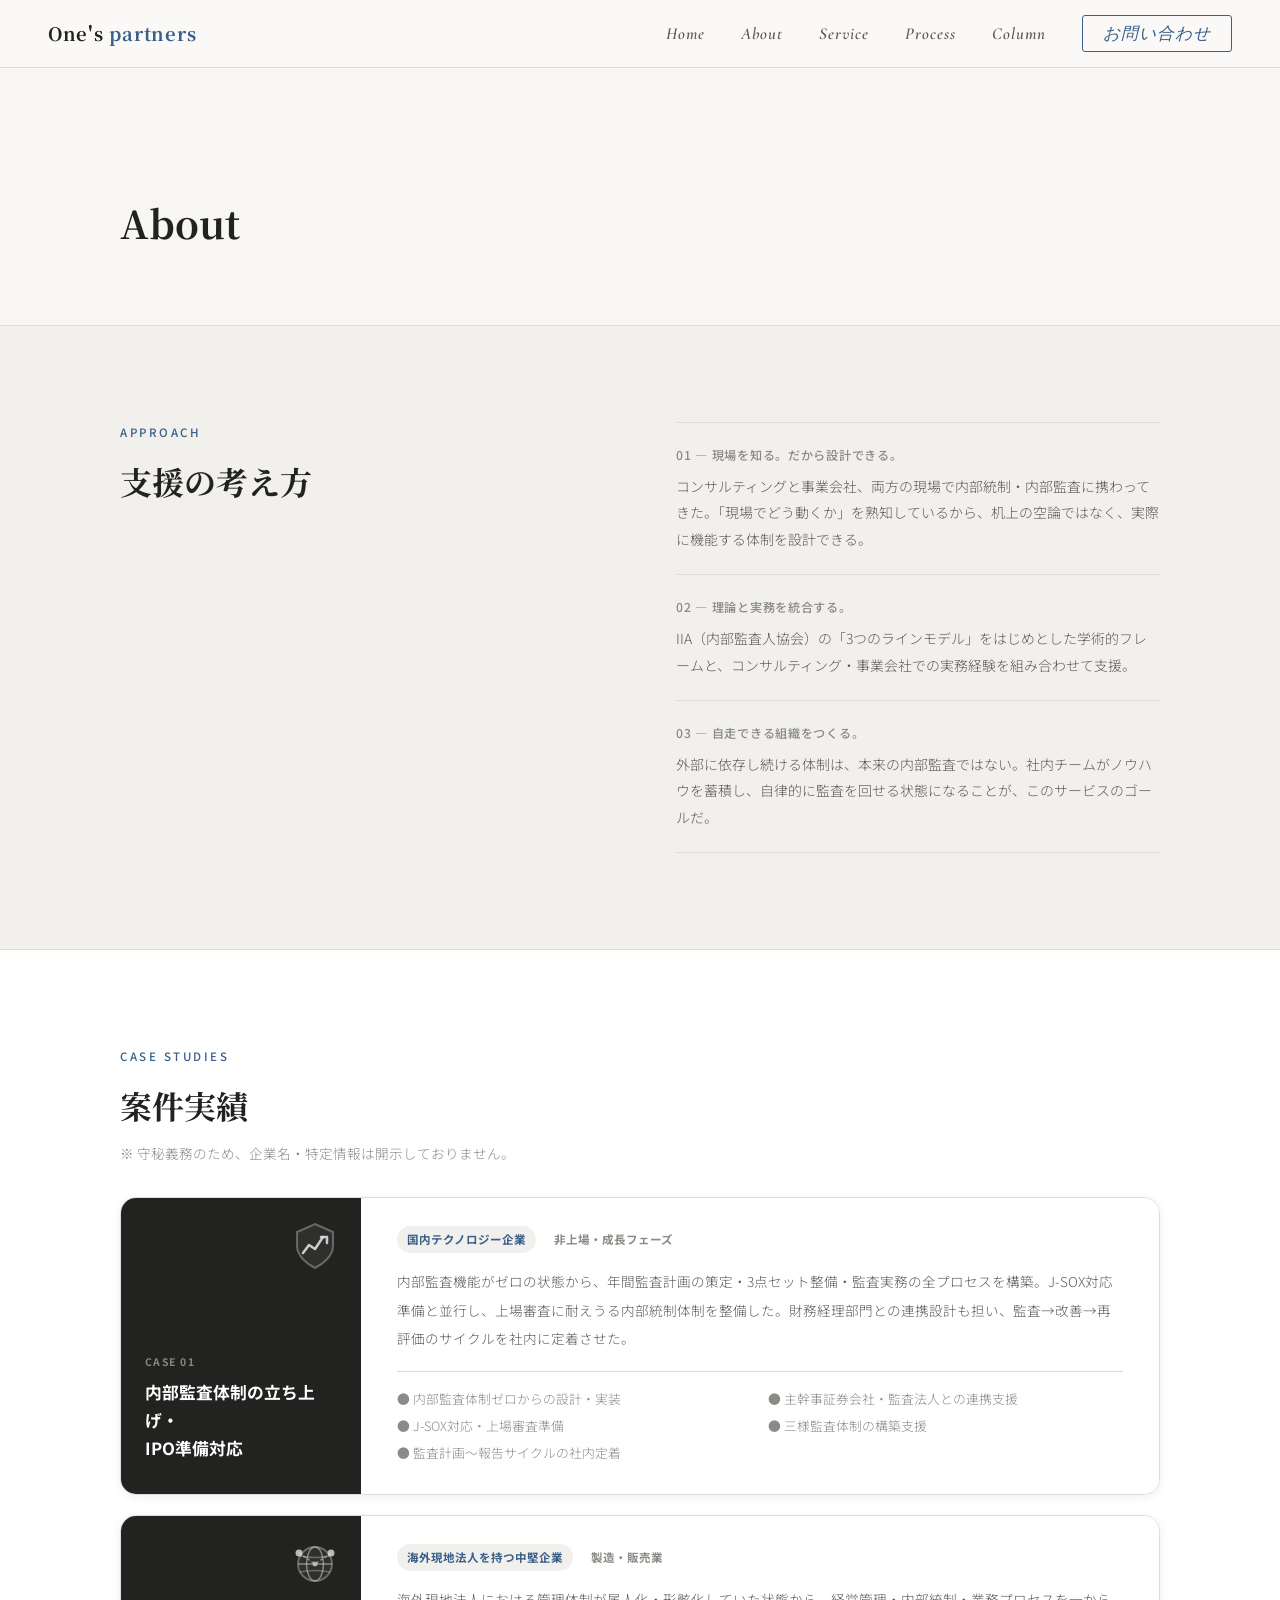
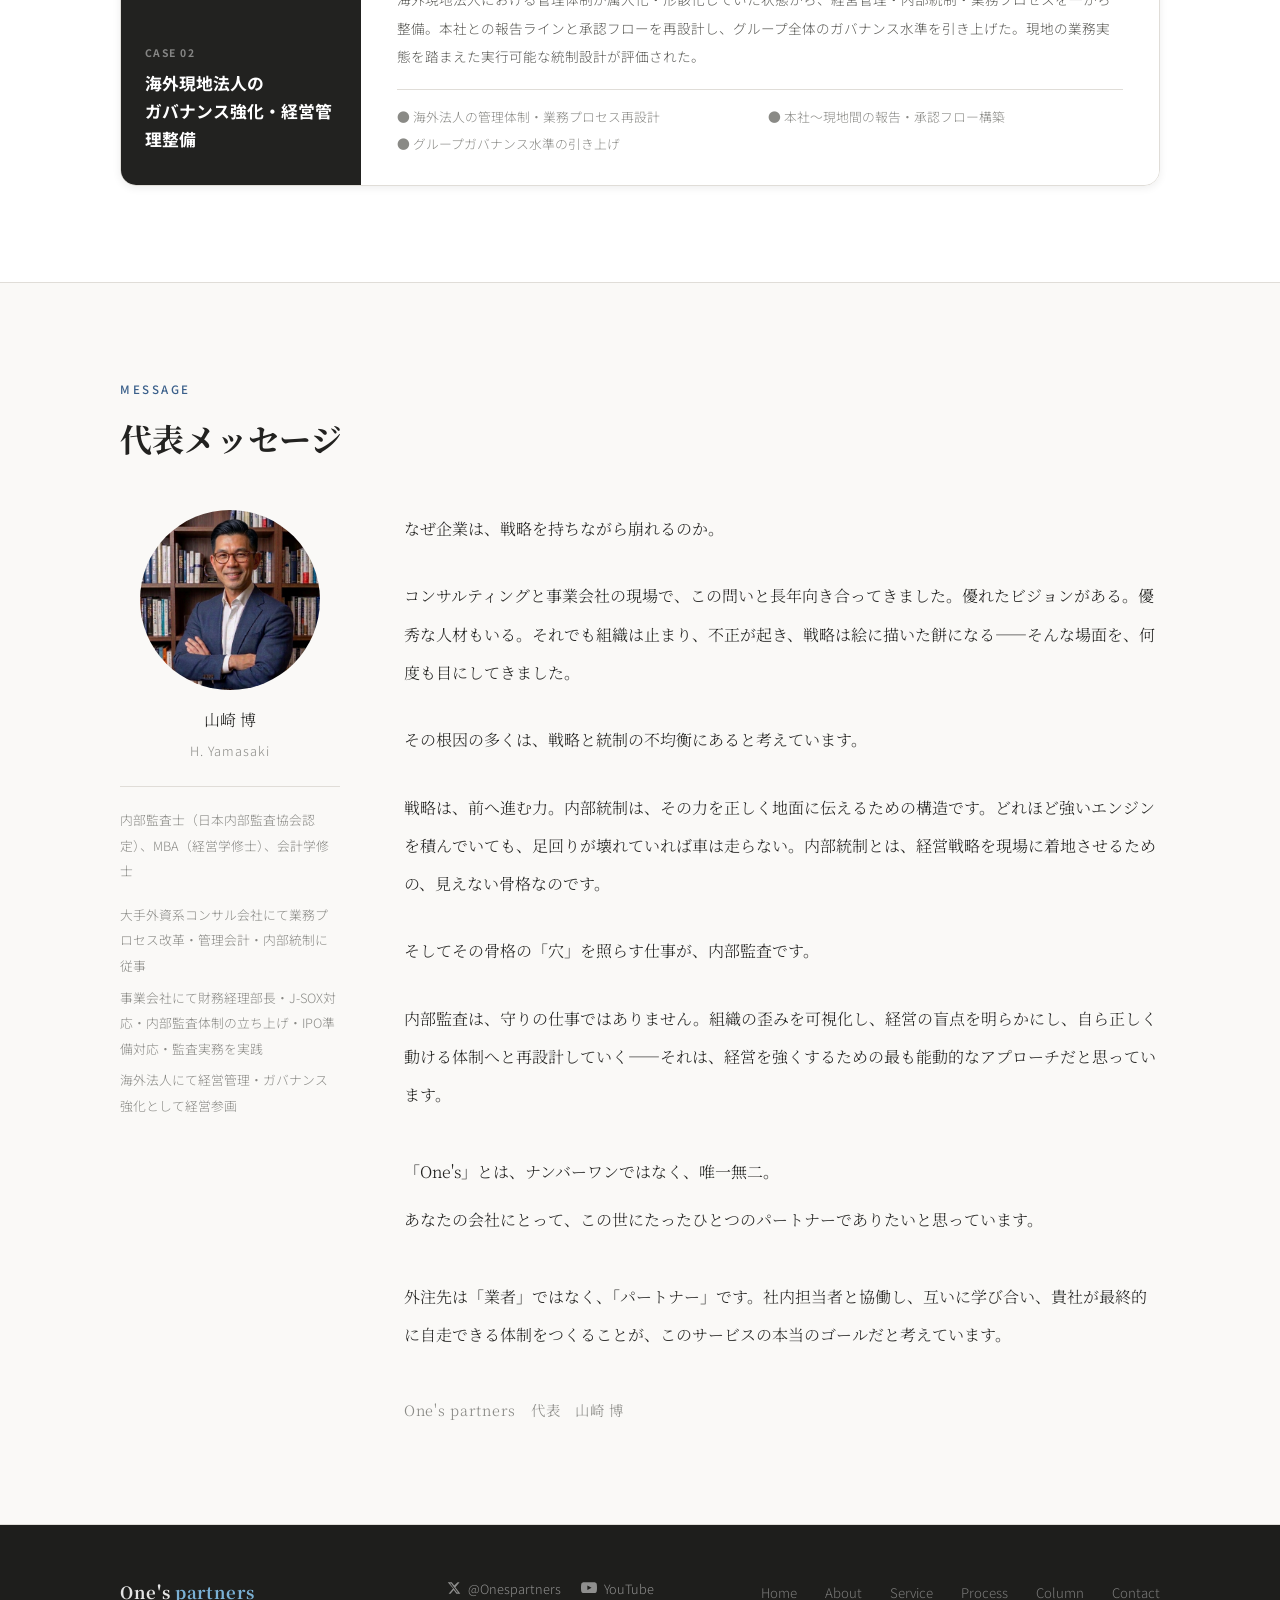
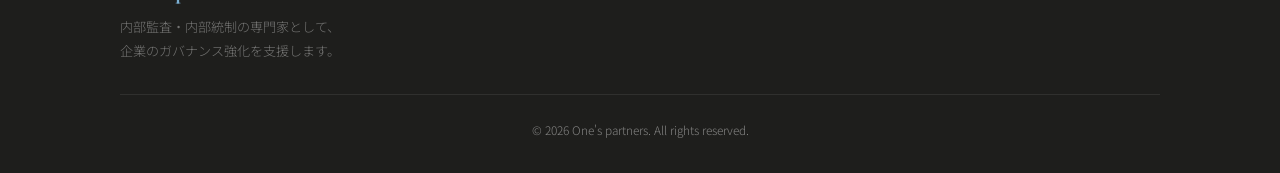
==== about.html @ 157f97b9 "フッターSNSリンク追加・各種レイアウト改善 - 全ページフッターにX・YouTubeリンクを中央配置で追加 - about: 案件実績を横長カード型に再設計、挿絵SVG追加 - about: Cas" ====
<!DOCTYPE html>
<html lang="ja">
<head>
  <meta charset="UTF-8">
  <meta name="viewport" content="width=device-width, initial-scale=1.0">
  <title>About | One's partners</title>
  <meta name="description" content="山崎博（H.Yamasaki）のプロフィール。会計大学院×MBA×内部監査士、J-SOX内部監査・内部統制専門コンサルタント。">
  <link rel="stylesheet" href="css/style.css">
</head>
<body>

<nav>
  <a href="index.html" class="nav-logo">One's<span> partners</span></a>
  <ul class="nav-links">
    <li><a href="index.html">Home</a></li>
    <li><a href="about.html">About</a></li>
    <li><a href="service.html">Service</a></li>
    <li><a href="process.html">Process</a></li>
    <li><a href="column.html">Column</a></li>
    <li><a href="contact.html" class="nav-cta">お問い合わせ</a></li>
  </ul>
</nav>

<div class="page-hero" style="background-image:url('https://images.unsplash.com/photo-1517502884422-41eaead166d4?auto=format&fit=crop&w=1600&q=80'); background-size:cover; background-position:center; position:relative; overflow:hidden;">
  <div style="position:absolute; inset:0; background:rgba(250,249,247,0.75); z-index:0; pointer-events:none;"></div>
  <div class="page-hero-inner" style="position:relative; z-index:1;">
    <h1 class="page-hero-title">About</h1>
  </div>
</div>

<!-- PHILOSOPHY -->
<div class="philosophy-section">
  <div class="philosophy-inner">
    <div>
      <p class="section-eyebrow">Approach</p>
      <h2 class="section-title">支援の考え方</h2>
    </div>
    <div class="philosophy-points">
      <div class="philosophy-point fade-up d-1">
        <p class="pp-num">01 — 現場を知る。だから設計できる。</p>
        <p class="pp-text">コンサルティングと事業会社、両方の現場で内部統制・内部監査に携わってきた。「現場でどう動くか」を熟知しているから、机上の空論ではなく、実際に機能する体制を設計できる。</p>
      </div>
      <div class="philosophy-point fade-up d-2">
        <p class="pp-num">02 — 理論と実務を統合する。</p>
        <p class="pp-text">IIA（内部監査人協会）の「3つのラインモデル」をはじめとした学術的フレームと、コンサルティング・事業会社での実務経験を組み合わせて支援。</p>
      </div>
      <div class="philosophy-point fade-up d-3">
        <p class="pp-num">03 — 自走できる組織をつくる。</p>
        <p class="pp-text">外部に依存し続ける体制は、本来の内部監査ではない。社内チームがノウハウを蓄積し、自律的に監査を回せる状態になることが、このサービスのゴールだ。</p>
      </div>
    </div>
  </div>
</div>

<!-- 支援実績 -->
<section style="background:#fff; border-top:1px solid var(--border);">
  <div class="section-inner">
    <p class="section-eyebrow">Case Studies</p>
    <h2 class="section-title" style="margin-bottom:12px;">案件実績</h2>
    <p style="font-size:0.85rem; color:var(--text-light); margin-bottom:32px;">※ 守秘義務のため、企業名・特定情報は開示しておりません。</p>
    <div style="display:flex; flex-direction:column; gap:20px;">

      <!-- Case 1 -->
      <div style="border:1px solid var(--border); border-radius:16px; overflow:hidden; box-shadow:var(--shadow-sm); display:grid; grid-template-columns:240px 1fr;">
        <div style="background:var(--navy); padding:32px 24px; position:relative; display:flex; flex-direction:column; justify-content:flex-end; min-height:180px;">
          <svg style="position:absolute; top:20px; right:18px; opacity:0.85;" width="56" height="56" viewBox="0 0 56 56" fill="none" xmlns="http://www.w3.org/2000/svg">
            <path d="M28 6 L46 14 L46 28 C46 38 36 46 28 50 C20 46 10 38 10 28 L10 14 Z" stroke="rgba(255,255,255,0.35)" stroke-width="2" fill="rgba(255,255,255,0.07)"/>
            <polyline points="16,35 22,27 28,31 36,19" stroke="rgba(255,255,255,0.9)" stroke-width="2.5" fill="none" stroke-linecap="round" stroke-linejoin="round"/>
            <polyline points="34,19 40,19 40,25" stroke="rgba(255,255,255,0.9)" stroke-width="2.5" fill="none" stroke-linecap="round" stroke-linejoin="round"/>
          </svg>
          <p style="font-size:0.65rem; font-weight:700; letter-spacing:0.14em; color:rgba(255,255,255,0.45); margin-bottom:8px;">CASE 01</p>
          <p style="font-size:1.05rem; font-weight:700; color:#fff; line-height:1.65;">内部監査体制の立ち上げ・<br>IPO準備対応</p>
        </div>
        <div style="padding:28px 36px; background:#fff;">
          <div style="display:flex; gap:8px; flex-wrap:wrap; margin-bottom:14px;">
            <span style="font-size:0.72rem; font-weight:700; color:var(--blue); background:var(--bg-blue); padding:3px 10px; border-radius:20px;">国内テクノロジー企業</span>
            <span style="font-size:0.72rem; font-weight:700; color:var(--text-light); background:var(--bg-gray); padding:3px 10px; border-radius:20px;">非上場・成長フェーズ</span>
          </div>
          <p style="font-size:0.85rem; color:var(--text-mid); line-height:2.1; margin-bottom:18px;">内部監査機能がゼロの状態から、年間監査計画の策定・3点セット整備・監査実務の全プロセスを構築。J-SOX対応準備と並行し、上場審査に耐えうる内部統制体制を整備した。財務経理部門との連携設計も担い、監査→改善→再評価のサイクルを社内に定着させた。</p>
          <div style="border-top:1px solid var(--border); padding-top:14px; display:grid; grid-template-columns:1fr 1fr; gap:0 16px; font-size:0.8rem; color:var(--text-light); line-height:2.1;">
            <p>● 内部監査体制ゼロからの設計・実装</p>
            <p>● 主幹事証券会社・監査法人との連携支援</p>
            <p>● J-SOX対応・上場審査準備</p>
            <p>● 三様監査体制の構築支援</p>
            <p>● 監査計画〜報告サイクルの社内定着</p>
          </div>
        </div>
      </div>

      <!-- Case 2 -->
      <div style="border:1px solid var(--border); border-radius:16px; overflow:hidden; box-shadow:var(--shadow-sm); display:grid; grid-template-columns:240px 1fr;">
        <div style="background:var(--navy); padding:32px 24px; position:relative; display:flex; flex-direction:column; justify-content:flex-end; min-height:180px;">
          <svg style="position:absolute; top:20px; right:18px; opacity:0.85;" width="56" height="56" viewBox="0 0 56 56" fill="none" xmlns="http://www.w3.org/2000/svg">
            <circle cx="28" cy="28" r="17" stroke="rgba(255,255,255,0.35)" stroke-width="2" fill="rgba(255,255,255,0.07)"/>
            <ellipse cx="28" cy="28" rx="8.5" ry="17" stroke="rgba(255,255,255,0.5)" stroke-width="1.5" fill="none"/>
            <line x1="11" y1="28" x2="45" y2="28" stroke="rgba(255,255,255,0.5)" stroke-width="1.5"/>
            <path d="M13 20 Q28 23 43 20" stroke="rgba(255,255,255,0.35)" stroke-width="1.5" fill="none"/>
            <path d="M13 36 Q28 33 43 36" stroke="rgba(255,255,255,0.35)" stroke-width="1.5" fill="none"/>
            <circle cx="12" cy="17" r="3.5" fill="rgba(255,255,255,0.8)"/>
            <circle cx="44" cy="17" r="3.5" fill="rgba(255,255,255,0.8)"/>
            <line x1="12" y1="17" x2="28" y2="28" stroke="rgba(255,255,255,0.5)" stroke-width="1.5" stroke-dasharray="3,2"/>
            <line x1="44" y1="17" x2="28" y2="28" stroke="rgba(255,255,255,0.5)" stroke-width="1.5" stroke-dasharray="3,2"/>
            <circle cx="28" cy="28" r="2.5" fill="rgba(255,255,255,0.7)"/>
          </svg>
          <p style="font-size:0.65rem; font-weight:700; letter-spacing:0.14em; color:rgba(255,255,255,0.45); margin-bottom:8px;">CASE 02</p>
          <p style="font-size:1.05rem; font-weight:700; color:#fff; line-height:1.65;">海外現地法人の<br>ガバナンス強化・経営管理整備</p>
        </div>
        <div style="padding:28px 36px; background:#fff;">
          <div style="display:flex; gap:8px; flex-wrap:wrap; margin-bottom:14px;">
            <span style="font-size:0.72rem; font-weight:700; color:var(--blue); background:var(--bg-blue); padding:3px 10px; border-radius:20px;">海外現地法人を持つ中堅企業</span>
            <span style="font-size:0.72rem; font-weight:700; color:var(--text-light); background:var(--bg-gray); padding:3px 10px; border-radius:20px;">製造・販売業</span>
          </div>
          <p style="font-size:0.85rem; color:var(--text-mid); line-height:2.1; margin-bottom:18px;">海外現地法人における管理体制が属人化・形骸化していた状態から、経営管理・内部統制・業務プロセスを一から整備。本社との報告ラインと承認フローを再設計し、グループ全体のガバナンス水準を引き上げた。現地の業務実態を踏まえた実行可能な統制設計が評価された。</p>
          <div style="border-top:1px solid var(--border); padding-top:14px; display:grid; grid-template-columns:1fr 1fr; gap:0 16px; font-size:0.8rem; color:var(--text-light); line-height:2.1;">
            <p>● 海外法人の管理体制・業務プロセス再設計</p>
            <p>● 本社〜現地間の報告・承認フロー構築</p>
            <p>● グループガバナンス水準の引き上げ</p>
          </div>
        </div>
      </div>

    </div>
  </div>
</section>

<!-- FOUNDER MESSAGE -->
<section style="background:var(--bg-gray); border-top:1px solid var(--border); border-bottom:1px solid var(--border);">
  <div class="section-inner">
    <p class="section-eyebrow">Message</p>
    <h2 class="section-title" style="margin-bottom:48px;">代表メッセージ</h2>
    <div style="display:grid; grid-template-columns:220px 1fr; gap:64px; align-items:start;">
      <div style="text-align:center;">
        <div style="width:180px; height:180px; border-radius:50%; overflow:hidden; margin:0 auto 16px;">
          <img src="images/profile-photo.jpg" alt="山崎博" style="width:100%;height:100%;object-fit:cover;">
        </div>
        <p style="font-family:'Noto Serif JP',serif; font-size:1rem; color:var(--text); margin-bottom:4px;">山崎 博</p>
        <p style="font-size:0.8rem; color:var(--text-light); letter-spacing:0.08em; margin-bottom:24px;">H. Yamasaki</p>
        <div style="text-align:left; font-size:0.8rem; color:var(--text-light); line-height:2; border-top:1px solid var(--border); padding-top:20px;">
          <p style="margin-bottom:18px;">内部監査士（日本内部監査協会認定）、MBA（経営学修士）、会計学修士</p>
          <p style="margin-bottom:6px;">大手外資系コンサル会社にて業務プロセス改革・管理会計・内部統制に従事</p>
          <p style="margin-bottom:6px;">事業会社にて財務経理部長・J-SOX対応・内部監査体制の立ち上げ・IPO準備対応・監査実務を実践</p>
          <p>海外法人にて経営管理・ガバナンス強化として経営参画</p>
        </div>
      </div>
      <div style="font-family:'Noto Serif JP',serif; font-size:1rem; line-height:2.4; color:var(--text);">
        <p style="margin-bottom:1.8em;">なぜ企業は、戦略を持ちながら崩れるのか。</p>
        <p style="margin-bottom:1.8em;">コンサルティングと事業会社の現場で、この問いと長年向き合ってきました。優れたビジョンがある。優秀な人材もいる。それでも組織は止まり、不正が起き、戦略は絵に描いた餅になる——そんな場面を、何度も目にしてきました。</p>
        <p style="margin-bottom:1.8em;">その根因の多くは、戦略と統制の不均衡にあると考えています。</p>
        <p style="margin-bottom:1.8em;">戦略は、前へ進む力。内部統制は、その力を正しく地面に伝えるための構造です。どれほど強いエンジンを積んでいても、足回りが壊れていれば車は走らない。内部統制とは、経営戦略を現場に着地させるための、見えない骨格なのです。</p>
        <p style="margin-bottom:1.8em;">そしてその骨格の「穴」を照らす仕事が、内部監査です。</p>
        <p style="margin-bottom:2.4em;">内部監査は、守りの仕事ではありません。組織の歪みを可視化し、経営の盲点を明らかにし、自ら正しく動ける体制へと再設計していく——それは、経営を強くするための最も能動的なアプローチだと思っています。</p>
        <p style="margin-bottom:0.6em;">「One's」とは、ナンバーワンではなく、唯一無二。</p>
        <p style="margin-bottom:2.4em;">あなたの会社にとって、この世にたったひとつのパートナーでありたいと思っています。</p>
        <p style="margin-bottom:2.4em;">外注先は「業者」ではなく、「パートナー」です。社内担当者と協働し、互いに学び合い、貴社が最終的に自走できる体制をつくることが、このサービスの本当のゴールだと考えています。</p>
        <p style="font-size:0.9rem; color:var(--text-light); letter-spacing:0.05em;">One's partners　代表　山崎 博</p>
      </div>
    </div>
  </div>
</section>

<footer>
  <div class="footer-inner">
    <div class="footer-top">
      <div>
        <a href="index.html" class="footer-logo">One's<span> partners</span></a>
        <p class="footer-desc">内部監査・内部統制の専門家として、<br>企業のガバナンス強化を支援します。</p>
      </div>
      <div style="flex:1; display:flex; justify-content:center; align-items:center; gap:20px;">
        <a href="https://x.com/Onespartners" target="_blank" rel="noopener" style="display:inline-flex; align-items:center; gap:7px; font-size:0.8rem; color:rgba(255,255,255,0.5); text-decoration:none;">
          <svg width="14" height="14" viewBox="0 0 24 24" fill="currentColor"><path d="M18.244 2.25h3.308l-7.227 8.26 8.502 11.24H16.17l-4.714-6.231-5.401 6.231H2.746l7.73-8.835L1.254 2.25H8.08l4.261 5.636 5.903-5.636zm-1.161 17.52h1.833L7.084 4.126H5.117z"/></svg>
          @Onespartners
        </a>
        <a href="https://www.youtube.com/@Onespartners" target="_blank" rel="noopener" style="display:inline-flex; align-items:center; gap:7px; font-size:0.8rem; color:rgba(255,255,255,0.5); text-decoration:none;">
          <svg width="16" height="12" viewBox="0 0 24 17" fill="currentColor"><path d="M23.495 2.205a3.02 3.02 0 0 0-2.122-2.136C19.505 0 12 0 12 0S4.495 0 2.627.069a3.02 3.02 0 0 0-2.122 2.136C0 4.069 0 8.035 0 8.035s0 3.966.505 5.83a3.02 3.02 0 0 0 2.122 2.136C4.495 16.07 12 16.07 12 16.07s7.505 0 9.373-.07a3.02 3.02 0 0 0 2.122-2.136C24 12 24 8.035 24 8.035s0-3.966-.505-5.83zM9.545 11.44V4.63l6.272 3.405-6.272 3.404z"/></svg>
          YouTube
        </a>
      </div>
      <ul class="footer-nav">
        <li><a href="index.html">Home</a></li>
    <li><a href="about.html">About</a></li>
        <li><a href="service.html">Service</a></li>
        <li><a href="process.html">Process</a></li>
        <li><a href="column.html">Column</a></li>
        <li><a href="contact.html">Contact</a></li>
      </ul>
    </div>
    <p class="footer-copy">© 2026 One's partners. All rights reserved.</p>
  </div>
</footer>

<script>
(function(){
  if (!window.IntersectionObserver) {
    document.querySelectorAll('.fade-up').forEach(function(el){ el.classList.add('is-visible'); });
    return;
  }
  var io = new IntersectionObserver(function(entries){
    entries.forEach(function(entry){
      if (entry.isIntersecting) { entry.target.classList.add('is-visible'); io.unobserve(entry.target); }
    });
  }, { threshold: 0.1, rootMargin: '0px 0px -30px 0px' });
  document.querySelectorAll('.fade-up').forEach(function(el){ io.observe(el); });
})();
</script>
</body>
</html>
---- css/style.css ----
/* hy_labo — style.css v3 */
@import url('https://fonts.googleapis.com/css2?family=Noto+Sans+JP:wght@300;400;500;700&family=Noto+Serif+JP:wght@400;600;700&family=Cormorant+Garamond:ital,wght@1,500;1,600&display=swap');

:root {
  /* ── 新パレット ── */
  --accent:       #3a5f8a;
  --accent-dark:  #2a4568;
  --text:         #222220;
  --text-mid:     #5a5a56;
  --text-light:   #8a8a86;
  --bg:           #faf9f7;
  --bg-alt:       #f2f0ec;
  --bg-dark:      #1e1e1c;
  --border:       #e0ddd8;
  --shadow-sm:    0 2px 8px rgba(0,0,0,0.07);
  --shadow-md:    0 8px 28px rgba(0,0,0,0.10);
  --max:          1040px;

  /* ── HTML内インラインスタイルとの互換エイリアス ── */
  --blue:         #3a5f8a;
  --blue-dark:    #2a4568;
  --navy:         #222220;
  --navy-mid:     #5a5a56;
  --gold:         #8a6830;
  --bg-blue:      #f2f0ec;
  --shadow-lg:    0 12px 36px rgba(0,0,0,0.12);
  --radius:       4px;
}

*, *::before, *::after { margin: 0; padding: 0; box-sizing: border-box; }
html { scroll-behavior: smooth; }

body {
  font-family: 'Noto Sans JP', sans-serif;
  font-weight: 300;
  color: var(--text);
  background: var(--bg);
  line-height: 1.8;
  overflow-x: hidden;
}

/* ══ TOP BAR ═══════════════════════════════════════ */
.topbar {
  position: fixed;
  top: 68px;
  left: 0;
  right: 0;
  z-index: 199;
  background: #f5ede0;
  border-bottom: 1px solid #e4d8c8;
  padding: 0 48px;
  height: 44px;
  display: flex;
  align-items: center;
  justify-content: flex-end;
  font-size: 0.82rem;
}

.topbar-brand {
  font-family: 'Noto Serif JP', serif;
  font-weight: 600;
  color: #5a4a38;
  letter-spacing: 0.04em;
}

.topbar-right {
  display: flex;
  align-items: center;
  gap: 20px;
}

.topbar-badge {
  font-size: 0.75rem;
  font-weight: 500;
  color: var(--accent);
  background: rgba(58,95,138,0.08);
  padding: 3px 10px;
  border-radius: 2px;
}

.topbar-link {
  font-size: 0.78rem;
  color: #5a4a38;
  text-decoration: none;
  font-weight: 500;
  transition: color 0.2s;
}

.topbar-link:hover { color: var(--accent); }

/* ══ NAV ══════════════════════════════════════════ */
nav {
  position: fixed;
  top: 0;
  left: 0; right: 0;
  height: 68px;
  display: flex;
  align-items: center;
  justify-content: space-between;
  padding: 0 48px;
  background: rgba(250,249,247,0.97);
  backdrop-filter: blur(6px);
  border-bottom: 1px solid var(--border);
  z-index: 200;
}

.nav-logo {
  font-family: 'Noto Serif JP', serif;
  font-weight: 700;
  font-size: 1.15rem;
  color: var(--text);
  text-decoration: none;
  letter-spacing: 0.04em;
}

.nav-logo span { color: var(--accent); }

.nav-links {
  display: flex;
  align-items: center;
  gap: 36px;
  list-style: none;
}

.nav-links a {
  text-decoration: none;
  font-family: 'Cormorant Garamond', serif;
  font-style: italic;
  font-size: 1.05rem;
  font-weight: 600;
  color: var(--text-mid);
  letter-spacing: 0.06em;
  transition: color 0.2s;
}

.nav-links a:hover { color: var(--text); }

.nav-cta {
  color: var(--accent) !important;
  border: 1px solid var(--accent) !important;
  padding: 7px 20px !important;
  border-radius: 3px !important;
  font-weight: 500 !important;
  transition: all 0.2s !important;
}

.nav-cta:hover {
  background: var(--accent) !important;
  color: #fff !important;
}

/* ══ HERO ══════════════════════════════════════════ */
.hero {
  min-height: 90vh;
  padding-top: 112px; /* 44px topbar + 68px nav */
  display: flex;
  align-items: center;
  position: relative;
  overflow: hidden;
}

.hero::before { display: none; }

/* ── Slider ── */
.hero-slider {
  position: absolute;
  inset: 0;
  z-index: 0;
}

.hero-slide {
  position: absolute;
  inset: 0;
  background-size: cover;
  background-position: center;
  transform: translateX(100%);
  transition: transform 1s cubic-bezier(0.77, 0, 0.175, 1);
  will-change: transform;
}

.hero-slide.active { transform: translateX(0); }
.hero-slide.prev   { transform: translateX(-100%); }

.hero-overlay {
  position: absolute;
  inset: 0;
  background: linear-gradient(to bottom right, rgba(16,24,38,0.64) 0%, rgba(16,24,38,0.44) 100%);
  z-index: 1;
  pointer-events: none;
}

.hero-dots {
  position: absolute;
  bottom: 28px;
  left: 50%;
  transform: translateX(-50%);
  display: flex;
  gap: 10px;
  z-index: 3;
}

.hero-dot {
  width: 6px;
  height: 6px;
  border-radius: 50%;
  background: rgba(255,255,255,0.35);
  cursor: pointer;
  transition: background 0.3s, transform 0.3s;
}

.hero-dot.active {
  background: rgba(255,255,255,0.9);
  transform: scale(1.4);
}

.hero-grid {
  position: relative;
  z-index: 2;
  max-width: var(--max);
  margin: 0 auto;
  padding: 100px 48px;
  width: 100%;
  display: block;
}

.hero-visual { display: none; }

.hero-eyebrow {
  font-size: 0.75rem;
  font-weight: 500;
  letter-spacing: 0.22em;
  color: rgba(255,255,255,0.68);
  text-transform: uppercase;
  margin-bottom: 20px;
  display: block;
}

.hero-eyebrow::before { display: none; }

.hero-title {
  font-family: 'Noto Serif JP', serif;
  font-size: clamp(2rem, 4vw, 3.2rem);
  font-weight: 700;
  line-height: 1.5;
  color: #fff;
  margin-bottom: 24px;
}

.hero-title .accent { color: rgba(255,255,255,0.85); }

.hero-desc {
  font-size: 1rem;
  color: rgba(255,255,255,0.78);
  line-height: 2;
  margin-bottom: 44px;
  max-width: 500px;
}

.btn-primary {
  display: inline-block;
  padding: 13px 34px;
  background: var(--accent);
  color: #fff;
  text-decoration: none;
  font-size: 0.9rem;
  font-weight: 500;
  border-radius: 3px;
  letter-spacing: 0.06em;
  transition: background 0.2s;
  box-shadow: none;
}

.btn-primary:hover {
  background: var(--accent-dark);
  transform: none;
  box-shadow: none;
}

.btn-secondary {
  display: inline-block;
  padding: 13px 34px;
  background: transparent;
  color: rgba(255,255,255,0.88);
  text-decoration: none;
  font-size: 0.9rem;
  font-weight: 400;
  border-radius: 3px;
  letter-spacing: 0.06em;
  border: 1px solid rgba(255,255,255,0.55);
  margin-left: 14px;
  transition: all 0.2s;
}

.btn-secondary:hover {
  border-color: rgba(255,255,255,0.88);
  background: rgba(255,255,255,0.08);
  color: #fff;
}

/* ══ SECTION BASE ══════════════════════════════════ */
section { padding: 96px 48px; }

.section-inner {
  max-width: var(--max);
  margin: 0 auto;
}

.section-eyebrow {
  font-size: 0.72rem;
  font-weight: 500;
  letter-spacing: 0.22em;
  color: var(--accent);
  text-transform: uppercase;
  margin-bottom: 14px;
  display: block;
}

.section-eyebrow::before { display: none; }

.section-label {
  font-size: 0.72rem;
  font-weight: 500;
  letter-spacing: 0.22em;
  color: var(--accent);
  text-transform: uppercase;
}

.section-title {
  font-family: 'Noto Serif JP', serif;
  font-size: clamp(1.55rem, 2.5vw, 2.2rem);
  font-weight: 700;
  color: var(--text);
  margin-bottom: 18px;
  line-height: 1.5;
}

.section-lead {
  font-size: 0.95rem;
  color: var(--text-mid);
  line-height: 2;
  max-width: 580px;
  margin-bottom: 52px;
}

/* ══ SERVICE CARDS ═════════════════════════════════ */
.service-grid {
  display: grid;
  grid-template-columns: repeat(3, 1fr);
  gap: 20px;
}

/* 3カラムでは4枚目が溢れるため2+2配置 */
@media (min-width: 961px) {
  .service-grid { grid-template-columns: repeat(2, 1fr); }
}

.service-card {
  background: #fff;
  border: 1px solid var(--border);
  border-radius: 2px;
  padding: 32px 28px;
  box-shadow: none;
  transition: box-shadow 0.2s;
  position: relative;
  overflow: hidden;
}

.service-card::before { display: none; }

.service-card:hover {
  box-shadow: var(--shadow-md);
  transform: none;
  border-color: var(--border);
}

.service-icon {
  width: 44px;
  height: 44px;
  background: var(--bg-alt);
  border-radius: 4px;
  display: flex;
  align-items: center;
  justify-content: center;
  margin-bottom: 18px;
  font-size: 1.3rem;
}

.service-num {
  font-size: 0.7rem;
  font-weight: 500;
  letter-spacing: 0.14em;
  color: var(--accent);
  text-transform: uppercase;
  margin-bottom: 6px;
  display: block;
  font-family: inherit;
}

.service-name {
  font-family: 'Noto Serif JP', serif;
  font-size: 1.08rem;
  font-weight: 700;
  color: var(--text);
  margin-bottom: 5px;
  line-height: 1.55;
}

.service-sub {
  font-size: 0.76rem;
  color: var(--text-light);
  margin-bottom: 14px;
}

.service-desc {
  font-size: 0.87rem;
  color: var(--text-mid);
  line-height: 1.9;
  border-top: 1px solid var(--border);
  padding-top: 14px;
  margin-top: 6px;
}

.service-price {
  display: inline-block;
  margin-top: 14px;
  font-size: 0.8rem;
  font-weight: 500;
  color: var(--accent);
  background: var(--bg-alt);
  padding: 4px 12px;
  border-radius: 2px;
}

.service-coming {
  opacity: 0.4;
  pointer-events: none;
}

/* ══ SERVICE BOXES (大型カラーボタン) ══════════════ */
.svc-section { padding: 80px 48px; background: var(--bg); }

.svc-boxes {
  display: grid;
  grid-template-columns: repeat(4, 1fr);
  gap: 4px;
}

.svc-box {
  background: var(--accent);
  color: #fff;
  text-decoration: none;
  padding: 40px 20px;
  text-align: center;
  display: flex;
  flex-direction: column;
  align-items: center;
  gap: 12px;
  min-height: 180px;
  justify-content: center;
  transition: background 0.2s, transform 0.15s;
}

.svc-box:hover {
  background: var(--accent-dark);
  transform: translateY(-2px);
}

.svc-box--main {
  background: #2a4568; /* より濃いアクセント、主力サービス強調 */
}

.svc-box--main:hover { background: #1e3256; }

.svc-box-num {
  font-size: 0.68rem;
  letter-spacing: 0.18em;
  opacity: 0.65;
  font-family: inherit;
}

.svc-box-name {
  font-family: 'Noto Serif JP', serif;
  font-size: 1.05rem;
  font-weight: 700;
  line-height: 1.6;
}

.svc-box-price {
  font-size: 0.78rem;
  opacity: 0.72;
  margin-top: 2px;
}

/* ══ HORROR / PAIN POINTS ══════════════════════════ */
.horror-section {
  padding: 96px 48px;
  background: #ede9e2;
  position: relative;
}

.horror-title {
  font-family: 'Noto Serif JP', serif;
  font-size: clamp(1.55rem, 2.8vw, 2.2rem);
  font-weight: 700;
  color: var(--text);
  margin-bottom: 44px;
  line-height: 1.6;
}

.horror-list {
  max-width: 680px;
  margin: 0 auto 44px;
  display: grid;
  gap: 10px;
  text-align: left;
}

.horror-item {
  background: #fff;
  border: 1px solid #ddd9d2;
  padding: 16px 28px;
  font-size: 0.95rem;
  color: var(--text-mid);
  border-radius: 2px;
  line-height: 1.7;
}

.horror-cta-text {
  font-size: 0.95rem;
  color: var(--text-mid);
  margin-bottom: 28px;
  line-height: 2;
}

/* ══ PHILOSOPHY ════════════════════════════════════ */
.philosophy-section {
  background: var(--bg-alt);
  padding: 96px 48px;
  position: relative;
}

.philosophy-section::before { display: none; }

.philosophy-inner {
  max-width: var(--max);
  margin: 0 auto;
  display: grid;
  grid-template-columns: 1fr 1fr;
  gap: 72px;
  align-items: start;
}

.philosophy-quote {
  font-family: 'Noto Serif JP', serif;
  font-size: clamp(1.05rem, 1.6vw, 1.3rem);
  font-weight: 600;
  line-height: 2;
  color: var(--text);
}

.philosophy-author {
  font-size: 0.82rem;
  color: var(--text-light);
  margin-top: 20px;
  letter-spacing: 0.08em;
}

.philosophy-points { display: grid; gap: 0; }

.philosophy-point {
  background: transparent;
  border: none;
  border-top: 1px solid var(--border);
  border-radius: 0;
  padding: 22px 0;
  box-shadow: none;
  transition: none;
}

.philosophy-point:last-child {
  border-bottom: 1px solid var(--border);
}

.philosophy-point:hover { background: transparent; }

.pp-num {
  font-size: 0.76rem;
  font-weight: 500;
  color: var(--text-light);
  letter-spacing: 0.06em;
  margin-bottom: 6px;
  font-family: inherit;
}

.pp-text {
  font-size: 0.87rem;
  color: var(--text-mid);
  line-height: 1.9;
}

/* ══ ABOUT ═════════════════════════════════════════ */
.about-grid {
  display: grid;
  grid-template-columns: 1fr 2fr;
  gap: 64px;
  align-items: start;
}

.about-profile-card {
  background: var(--bg-alt);
  border-radius: 2px;
  padding: 32px 24px;
  box-shadow: none;
  text-align: center;
}

.about-avatar {
  width: 96px;
  height: 96px;
  border-radius: 50%;
  background: var(--border);
  margin: 0 auto 18px;
  display: flex;
  align-items: center;
  justify-content: center;
  overflow: hidden;
}

.about-name {
  font-family: 'Noto Serif JP', serif;
  font-size: 1.2rem;
  font-weight: 700;
  color: var(--text);
  margin-bottom: 4px;
}

.about-name-en {
  font-size: 0.8rem;
  color: var(--text-light);
  letter-spacing: 0.1em;
  margin-bottom: 18px;
  display: block;
  font-family: inherit;
}

.about-tags {
  display: flex;
  flex-wrap: wrap;
  gap: 6px;
  justify-content: center;
}

.about-tag {
  font-size: 0.72rem;
  color: var(--text-mid);
  background: #fff;
  padding: 3px 10px;
  border-radius: 2px;
  border: 1px solid var(--border);
  font-weight: 400;
}

.about-text {
  font-size: 0.93rem;
  color: var(--text-mid);
  line-height: 2.1;
  margin-bottom: 28px;
}

.about-career {
  background: var(--bg-alt);
  border-radius: 2px;
  overflow: hidden;
  box-shadow: none;
}

.career-item {
  display: grid;
  grid-template-columns: 140px 1fr;
  gap: 16px;
  padding: 13px 18px;
  border-bottom: 1px solid var(--border);
  font-size: 0.87rem;
  align-items: start;
}

.career-item:last-child { border-bottom: none; }

.career-label {
  font-size: 0.74rem;
  font-weight: 500;
  color: var(--accent);
  background: transparent;
  padding: 0;
  border-radius: 0;
  text-align: left;
  line-height: 1.6;
}

.career-value { color: var(--text-mid); line-height: 1.7; }

/* ══ COLUMN ════════════════════════════════════════ */
.column-grid {
  display: grid;
  grid-template-columns: 1fr 1fr;
  gap: 24px;
}

.column-card {
  background: #fff;
  border: 1px solid var(--border);
  border-radius: 2px;
  padding: 28px;
  text-decoration: none;
  color: inherit;
  display: block;
  transition: box-shadow 0.2s;
  position: relative;
  overflow: hidden;
}

.column-card::after { display: none; }

.column-card:hover {
  transform: none;
  box-shadow: var(--shadow-md);
  border-color: var(--border);
}

.column-series {
  font-size: 0.7rem;
  font-weight: 500;
  letter-spacing: 0.16em;
  color: var(--accent);
  text-transform: uppercase;
  margin-bottom: 10px;
  display: block;
  font-family: inherit;
}

.column-badge {
  display: inline-block;
  font-size: 0.7rem;
  background: var(--bg-alt);
  color: var(--text-mid);
  padding: 2px 8px;
  border-radius: 2px;
  margin-left: 6px;
  font-weight: 400;
}

.column-title {
  font-family: 'Noto Serif JP', serif;
  font-size: 1.12rem;
  font-weight: 700;
  color: var(--text);
  margin-bottom: 12px;
  line-height: 1.5;
}

.column-desc {
  font-size: 0.87rem;
  color: var(--text-mid);
  line-height: 1.9;
  padding-top: 12px;
  border-top: 1px solid var(--border);
}

.note-link-wrap {
  margin-top: 40px;
  text-align: center;
}

/* hero-cta (column.html で使用) */
.hero-cta {
  display: inline-block;
  padding: 13px 34px;
  background: var(--accent);
  color: #fff;
  text-decoration: none;
  font-size: 0.9rem;
  font-weight: 500;
  border-radius: 3px;
  letter-spacing: 0.06em;
  transition: background 0.2s;
}
.hero-cta:hover { background: var(--accent-dark); }

/* ══ CONTACT ════════════════════════════════════════ */
.contact-section { background: var(--bg); }

.contact-grid {
  display: grid;
  grid-template-columns: 2fr 3fr;
  gap: 64px;
  align-items: start;
}

.contact-info { padding-top: 8px; }

.contact-info-title {
  font-family: 'Noto Serif JP', serif;
  font-size: 1.55rem;
  font-weight: 700;
  color: var(--text);
  margin-bottom: 14px;
  line-height: 1.5;
}

.contact-info-lead {
  font-size: 0.9rem;
  color: var(--text-mid);
  line-height: 2;
  margin-bottom: 30px;
}

.contact-info-item {
  display: flex;
  align-items: flex-start;
  gap: 12px;
  padding: 13px 0;
  border-top: 1px solid var(--border);
  font-size: 0.87rem;
  color: var(--text-mid);
}

.contact-info-icon {
  width: 30px;
  height: 30px;
  background: var(--bg-alt);
  border-radius: 3px;
  display: flex;
  align-items: center;
  justify-content: center;
  flex-shrink: 0;
  font-size: 0.85rem;
}

.contact-form {
  background: #fff;
  border-radius: 2px;
  padding: 36px;
  border: 1px solid var(--border);
  box-shadow: var(--shadow-sm);
  display: grid;
  gap: 18px;
}

.form-group { display: grid; gap: 6px; }

.form-label {
  font-size: 0.84rem;
  font-weight: 500;
  color: var(--text);
}

.form-req {
  font-size: 0.7rem;
  color: #b03020;
  margin-left: 5px;
  font-weight: 400;
}

.form-input, .form-textarea, .form-select {
  padding: 11px 13px;
  border: 1px solid var(--border);
  border-radius: 2px;
  font-family: 'Noto Sans JP', sans-serif;
  font-size: 0.9rem;
  color: var(--text);
  background: var(--bg);
  width: 100%;
  outline: none;
  transition: border-color 0.2s;
  -webkit-appearance: none;
}

.form-input:focus,
.form-textarea:focus,
.form-select:focus {
  border-color: var(--accent);
}

.form-textarea { resize: vertical; min-height: 130px; }

.form-submit {
  padding: 13px;
  background: var(--accent);
  color: #fff;
  border: none;
  border-radius: 2px;
  font-family: 'Noto Sans JP', sans-serif;
  font-size: 0.92rem;
  font-weight: 500;
  cursor: pointer;
  letter-spacing: 0.06em;
  transition: background 0.2s;
}

.form-submit:hover { background: var(--accent-dark); }

/* ══ FOOTER ════════════════════════════════════════ */
footer {
  background: var(--bg-dark);
  padding: 52px 48px 32px;
  color: rgba(255,255,255,0.45);
}

.footer-inner {
  max-width: var(--max);
  margin: 0 auto;
}

.footer-top {
  display: flex;
  justify-content: space-between;
  align-items: flex-start;
  padding-bottom: 32px;
  border-bottom: 1px solid rgba(255,255,255,0.08);
  margin-bottom: 24px;
}

.footer-logo {
  font-family: 'Noto Serif JP', serif;
  font-weight: 700;
  font-size: 1.05rem;
  color: rgba(255,255,255,0.88);
  text-decoration: none;
  letter-spacing: 0.04em;
}

.footer-logo span { color: #7ab0d4; }

.footer-desc {
  font-size: 0.82rem;
  color: rgba(255,255,255,0.38);
  margin-top: 8px;
  max-width: 260px;
  line-height: 1.8;
}

.footer-nav {
  display: flex;
  gap: 28px;
  list-style: none;
}

.footer-nav a {
  font-size: 0.83rem;
  color: rgba(255,255,255,0.42);
  text-decoration: none;
  transition: color 0.2s;
}

.footer-nav a:hover { color: rgba(255,255,255,0.88); }

.footer-copy {
  font-size: 0.74rem;
  text-align: center;
}

/* ══ PAGE HERO ═════════════════════════════════════ */
.page-hero {
  padding: 188px 48px 68px; /* 44 topbar + 68 nav + 76 space */
  background: var(--bg-alt);
  border-bottom: 1px solid var(--border);
  position: relative;
  overflow: hidden;
}

.page-hero::before { display: none; }

.page-hero-inner {
  max-width: var(--max);
  margin: 0 auto;
}

.page-hero-eyebrow {
  font-size: 0.72rem;
  font-weight: 500;
  letter-spacing: 0.22em;
  color: var(--accent);
  text-transform: uppercase;
  margin-bottom: 14px;
  display: block;
}

.page-hero-eyebrow::before { display: none; }

/* column.html の .page-hero-label */
.page-hero-label {
  font-size: 0.72rem;
  font-weight: 500;
  letter-spacing: 0.22em;
  color: var(--accent);
  text-transform: uppercase;
  margin-bottom: 14px;
  display: block;
}

.page-hero-title {
  font-family: 'Noto Serif JP', serif;
  font-size: clamp(1.75rem, 3vw, 2.6rem);
  font-weight: 700;
  color: var(--text);
}

/* ══ UTILITIES ═════════════════════════════════════ */
.bg-gray { background: var(--bg-alt); }
.bg-dark { background: var(--bg-dark); }
.text-center { text-align: center; }

.btn-outline-white {
  display: inline-block;
  padding: 11px 26px;
  border: 1px solid rgba(255,255,255,0.48);
  color: rgba(255,255,255,0.88);
  text-decoration: none;
  font-size: 0.9rem;
  font-weight: 400;
  border-radius: 3px;
  transition: all 0.2s;
}

.btn-outline-white:hover {
  border-color: rgba(255,255,255,0.88);
  background: rgba(255,255,255,0.07);
}

/* ══ RESPONSIVE ════════════════════════════════════ */
@media (max-width: 960px) {
  section { padding: 68px 24px; }
  .svc-section { padding: 64px 24px; }
  .horror-section { padding: 72px 24px; }
  nav { padding: 0 24px; }
  .topbar { padding: 0 24px; }
  footer { padding: 44px 24px 28px; }

  .hero-grid { padding: 80px 24px; }
  .svc-boxes { grid-template-columns: repeat(3, 1fr); }
  .service-grid { grid-template-columns: 1fr; }
  .about-grid { grid-template-columns: 1fr; gap: 32px; }
  .column-grid { grid-template-columns: 1fr; }
  .philosophy-inner { grid-template-columns: 1fr; gap: 44px; }
  .contact-grid { grid-template-columns: 1fr; gap: 36px; }
  .footer-top { flex-direction: column; gap: 20px; }
}

@media (max-width: 640px) {
  .nav-links li:not(:last-child) { display: none; }
  nav { top: 44px; }
  .page-hero { padding: 156px 24px 52px; }
  .hero-title { font-size: 1.85rem; }
  .contact-form { padding: 22px 16px; }
  .btn-secondary { margin-left: 0; margin-top: 10px; display: block; width: fit-content; }
  .topbar-right { display: none; }
  .svc-boxes { grid-template-columns: repeat(2, 1fr); }
}

/* ══ PHOTO STRIP ═══════════════════════════════════ */
.photo-strip {
  display: grid;
  grid-template-columns: repeat(3, 1fr);
  height: 300px;
  overflow: hidden;
}

.photo-strip-item {
  position: relative;
  overflow: hidden;
  display: block;
  text-decoration: none;
  cursor: pointer;
}

.photo-strip-item img {
  width: 100%;
  height: 100%;
  object-fit: cover;
  display: block;
  transition: transform 0.8s ease;
}

.photo-strip-item:hover img { transform: scale(1.05); }

.photo-strip-overlay {
  position: absolute;
  inset: 0;
  background: linear-gradient(to top, rgba(16,24,38,0.62) 0%, rgba(16,24,38,0.06) 50%);
  display: flex;
  align-items: flex-end;
  padding: 22px 26px;
  pointer-events: none;
}

.photo-strip-label {
  color: rgba(255,255,255,0.82);
  font-size: 0.72rem;
  font-weight: 500;
  letter-spacing: 0.18em;
  text-transform: uppercase;
}

/* ══ CITY BANNER ═══════════════════════════════════ */
.city-banner {
  height: 280px;
  background-image: url('https://images.unsplash.com/photo-1486325212027-8081e485255e?auto=format&fit=crop&w=1600&q=80');
  background-size: cover;
  background-position: center 40%;
  background-attachment: fixed;
  position: relative;
  overflow: hidden;
}

.city-banner-overlay {
  position: absolute;
  inset: 0;
  background: rgba(14,22,36,0.60);
  display: flex;
  flex-direction: column;
  align-items: center;
  justify-content: center;
  gap: 14px;
  text-align: center;
  padding: 0 32px;
}

.city-banner-text {
  font-family: 'Noto Serif JP', serif;
  font-size: clamp(1.15rem, 2.2vw, 1.65rem);
  font-weight: 700;
  color: #fff;
  line-height: 1.75;
  letter-spacing: 0.02em;
}

.city-banner-sub {
  font-size: 0.82rem;
  color: rgba(255,255,255,0.62);
  letter-spacing: 0.08em;
}

/* ══ SCROLL ANIMATIONS ═════════════════════════════ */
.fade-up {
  opacity: 0;
  transform: translateY(28px);
  transition: opacity 0.65s ease, transform 0.65s ease;
}

.fade-up.is-visible {
  opacity: 1;
  transform: translateY(0);
}

.fade-up.d-1 { transition-delay: 0.06s; }
.fade-up.d-2 { transition-delay: 0.14s; }
.fade-up.d-3 { transition-delay: 0.22s; }
.fade-up.d-4 { transition-delay: 0.30s; }
.fade-up.d-5 { transition-delay: 0.38s; }
.fade-up.d-6 { transition-delay: 0.46s; }

@media (max-width: 960px) {
  .photo-strip { height: 220px; }
  .city-banner { background-attachment: scroll; height: 220px; }
}

@media (max-width: 640px) {
  .photo-strip { grid-template-columns: 1fr 1fr; height: auto; }
  .photo-strip-item { height: 160px; }
  .city-banner { height: 180px; background-attachment: scroll; }
}
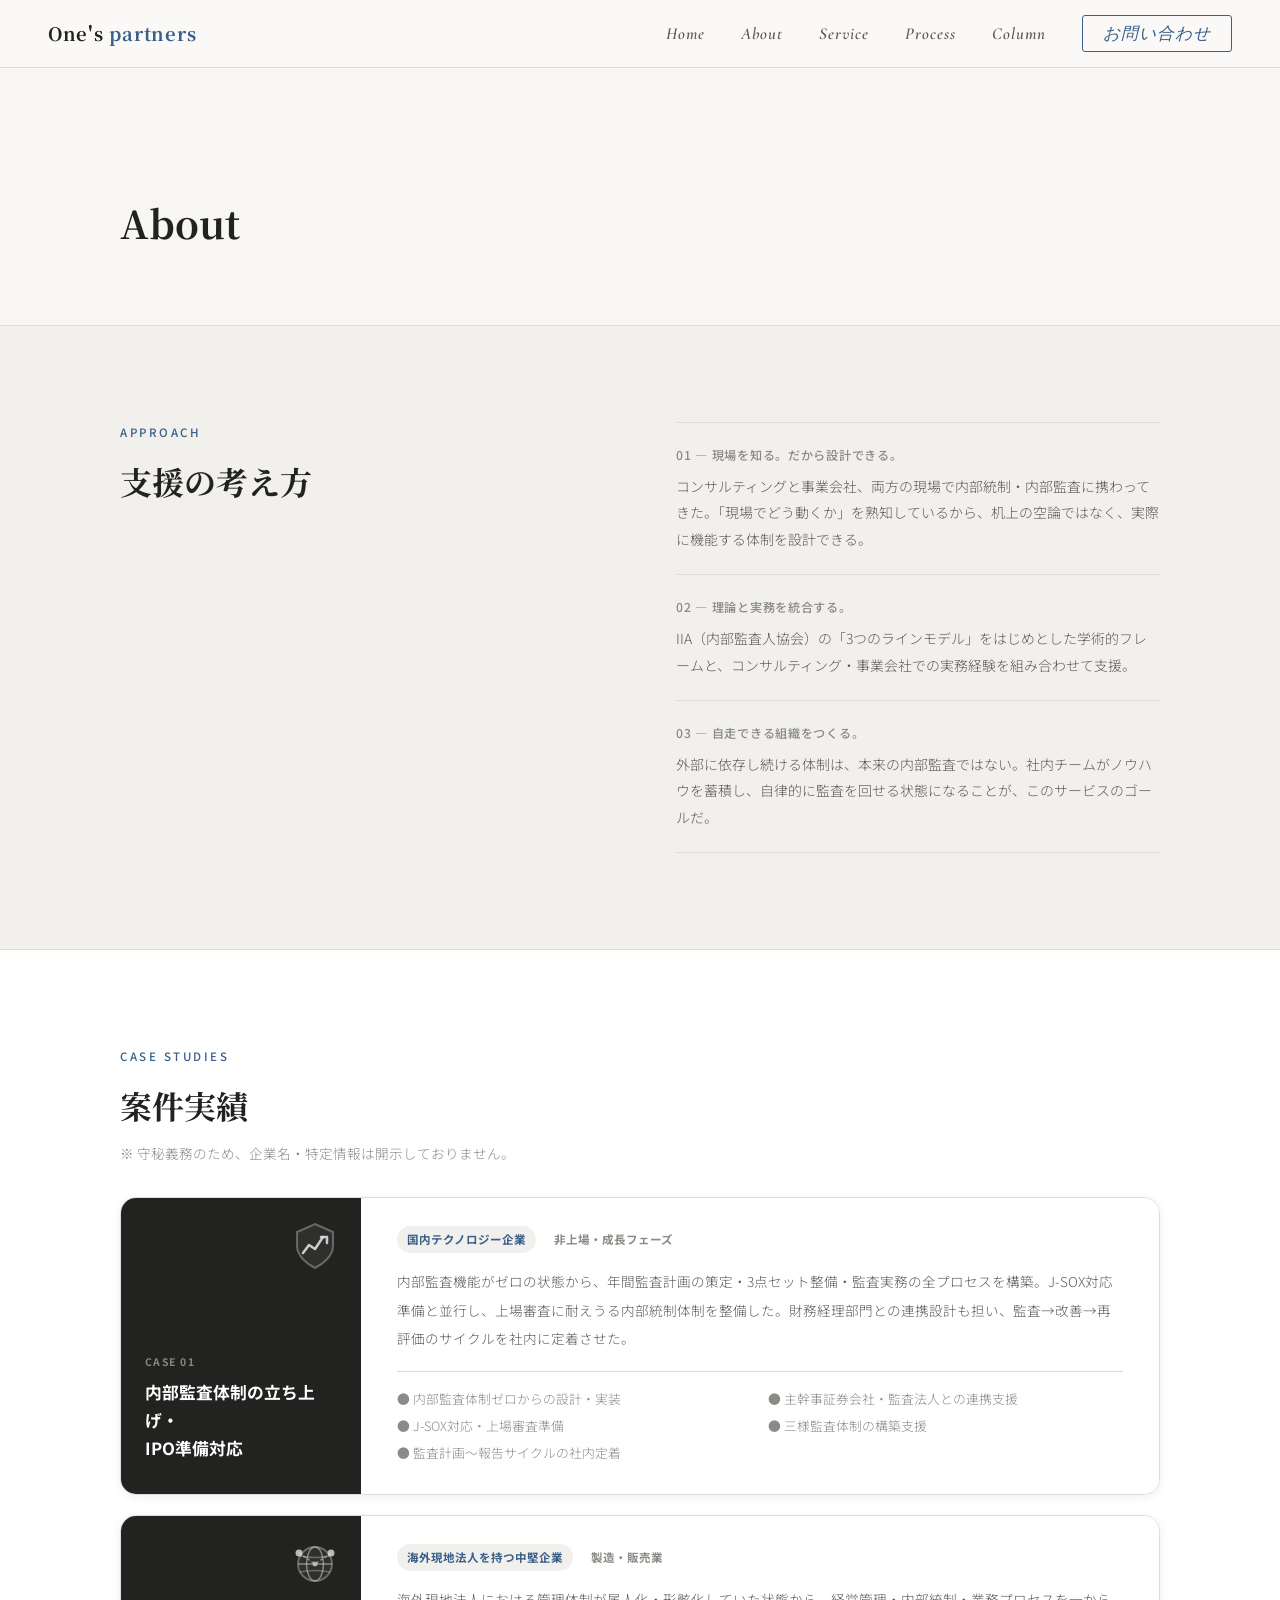
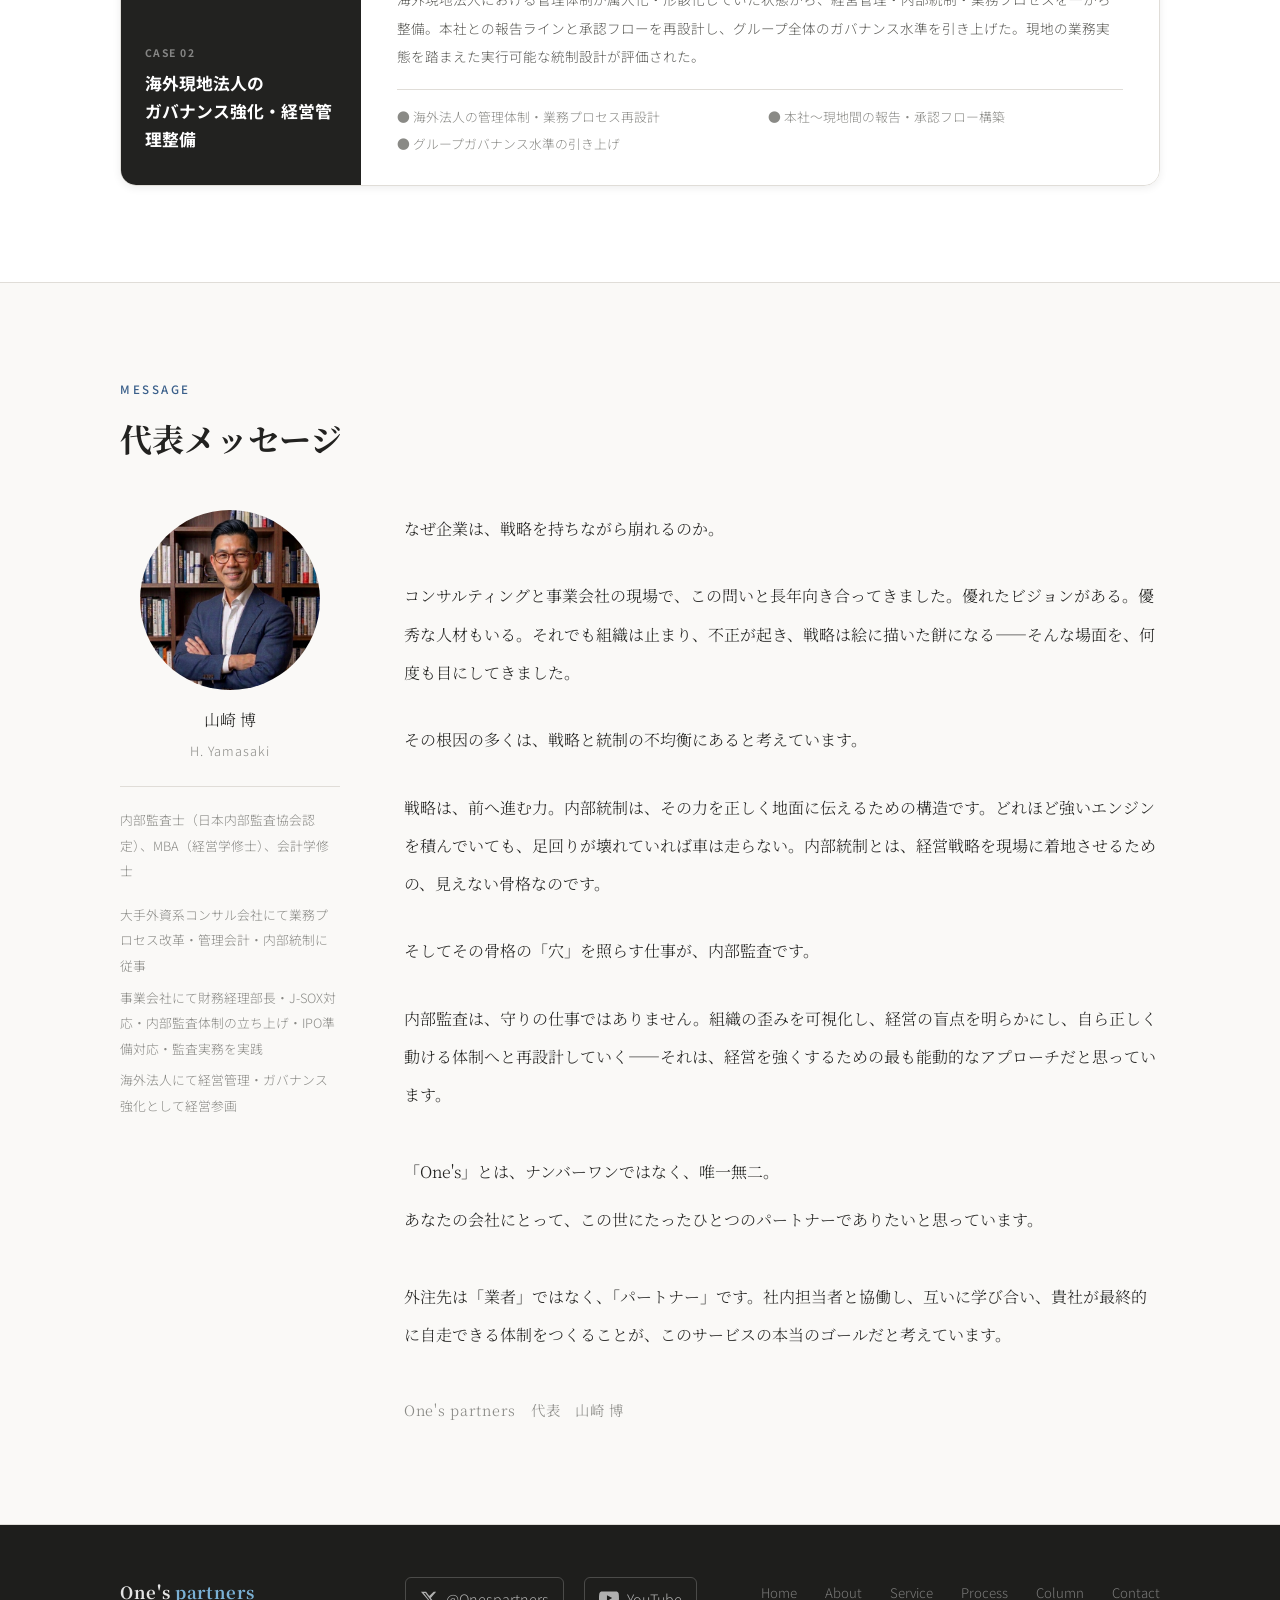
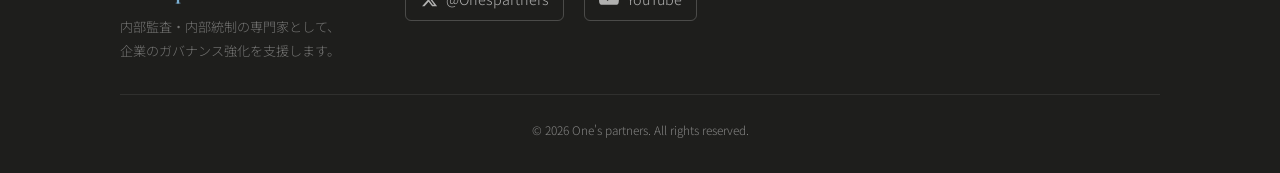
==== commit 31a91db6: "フッターSNSボタンを拡大・枠線付きに変更 Co-Authored-By: Claude Sonnet 4.6 <noreply@anthropic.com>" ====
--- a/about.html
+++ b/about.html
@@ -166,12 +166,12 @@
         <p class="footer-desc">内部監査・内部統制の専門家として、<br>企業のガバナンス強化を支援します。</p>
       </div>
       <div style="flex:1; display:flex; justify-content:center; align-items:center; gap:20px;">
-        <a href="https://x.com/Onespartners" target="_blank" rel="noopener" style="display:inline-flex; align-items:center; gap:7px; font-size:0.8rem; color:rgba(255,255,255,0.5); text-decoration:none;">
-          <svg width="14" height="14" viewBox="0 0 24 24" fill="currentColor"><path d="M18.244 2.25h3.308l-7.227 8.26 8.502 11.24H16.17l-4.714-6.231-5.401 6.231H2.746l7.73-8.835L1.254 2.25H8.08l4.261 5.636 5.903-5.636zm-1.161 17.52h1.833L7.084 4.126H5.117z"/></svg>
+        <a href="https://x.com/Onespartners" target="_blank" rel="noopener" style="display:inline-flex; align-items:center; gap:8px; font-size:0.9rem; color:rgba(255,255,255,0.65); text-decoration:none; padding:8px 14px; border:1px solid rgba(255,255,255,0.2); border-radius:6px;">
+          <svg width="18" height="18" viewBox="0 0 24 24" fill="currentColor"><path d="M18.244 2.25h3.308l-7.227 8.26 8.502 11.24H16.17l-4.714-6.231-5.401 6.231H2.746l7.73-8.835L1.254 2.25H8.08l4.261 5.636 5.903-5.636zm-1.161 17.52h1.833L7.084 4.126H5.117z"/></svg>
           @Onespartners
         </a>
-        <a href="https://www.youtube.com/@Onespartners" target="_blank" rel="noopener" style="display:inline-flex; align-items:center; gap:7px; font-size:0.8rem; color:rgba(255,255,255,0.5); text-decoration:none;">
-          <svg width="16" height="12" viewBox="0 0 24 17" fill="currentColor"><path d="M23.495 2.205a3.02 3.02 0 0 0-2.122-2.136C19.505 0 12 0 12 0S4.495 0 2.627.069a3.02 3.02 0 0 0-2.122 2.136C0 4.069 0 8.035 0 8.035s0 3.966.505 5.83a3.02 3.02 0 0 0 2.122 2.136C4.495 16.07 12 16.07 12 16.07s7.505 0 9.373-.07a3.02 3.02 0 0 0 2.122-2.136C24 12 24 8.035 24 8.035s0-3.966-.505-5.83zM9.545 11.44V4.63l6.272 3.405-6.272 3.404z"/></svg>
+        <a href="https://www.youtube.com/@Onespartners" target="_blank" rel="noopener" style="display:inline-flex; align-items:center; gap:8px; font-size:0.9rem; color:rgba(255,255,255,0.65); text-decoration:none; padding:8px 14px; border:1px solid rgba(255,255,255,0.2); border-radius:6px;">
+          <svg width="20" height="15" viewBox="0 0 24 17" fill="currentColor"><path d="M23.495 2.205a3.02 3.02 0 0 0-2.122-2.136C19.505 0 12 0 12 0S4.495 0 2.627.069a3.02 3.02 0 0 0-2.122 2.136C0 4.069 0 8.035 0 8.035s0 3.966.505 5.83a3.02 3.02 0 0 0 2.122 2.136C4.495 16.07 12 16.07 12 16.07s7.505 0 9.373-.07a3.02 3.02 0 0 0 2.122-2.136C24 12 24 8.035 24 8.035s0-3.966-.505-5.83zM9.545 11.44V4.63l6.272 3.405-6.272 3.404z"/></svg>
           YouTube
         </a>
       </div>
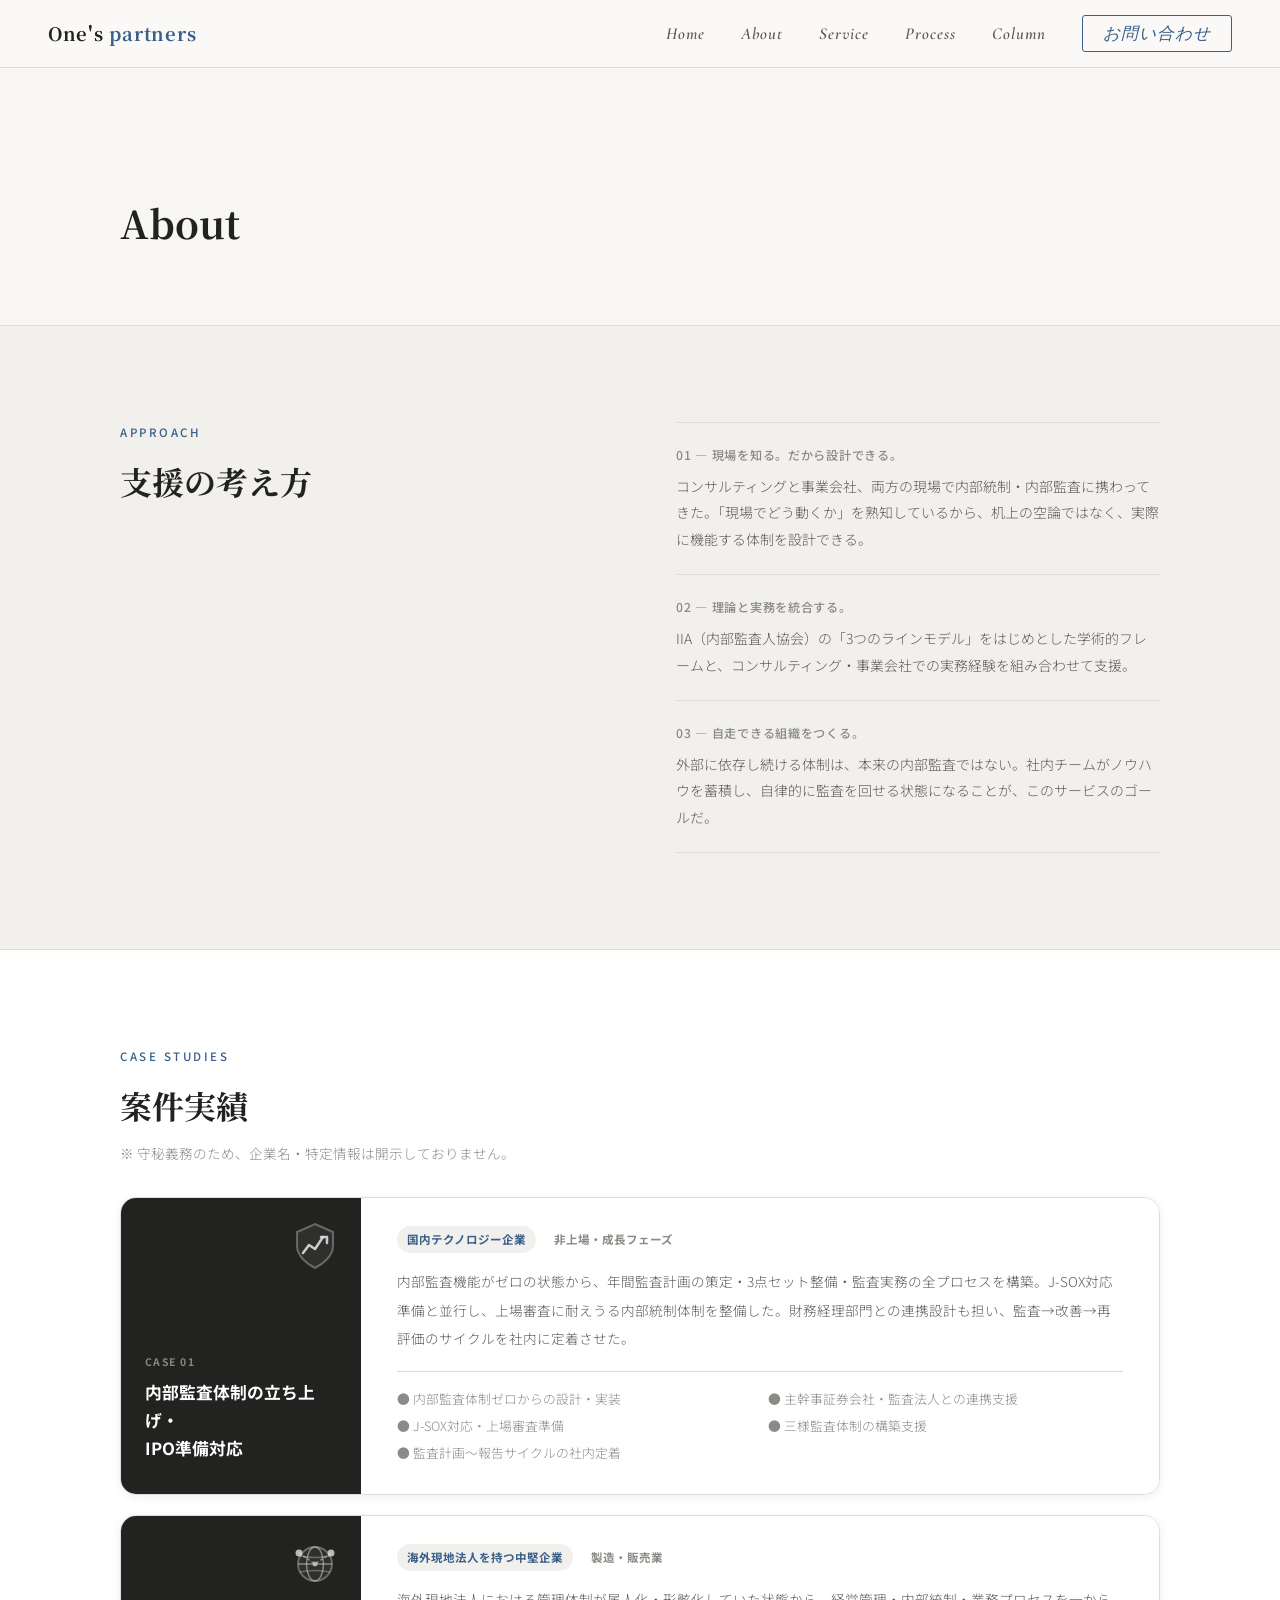
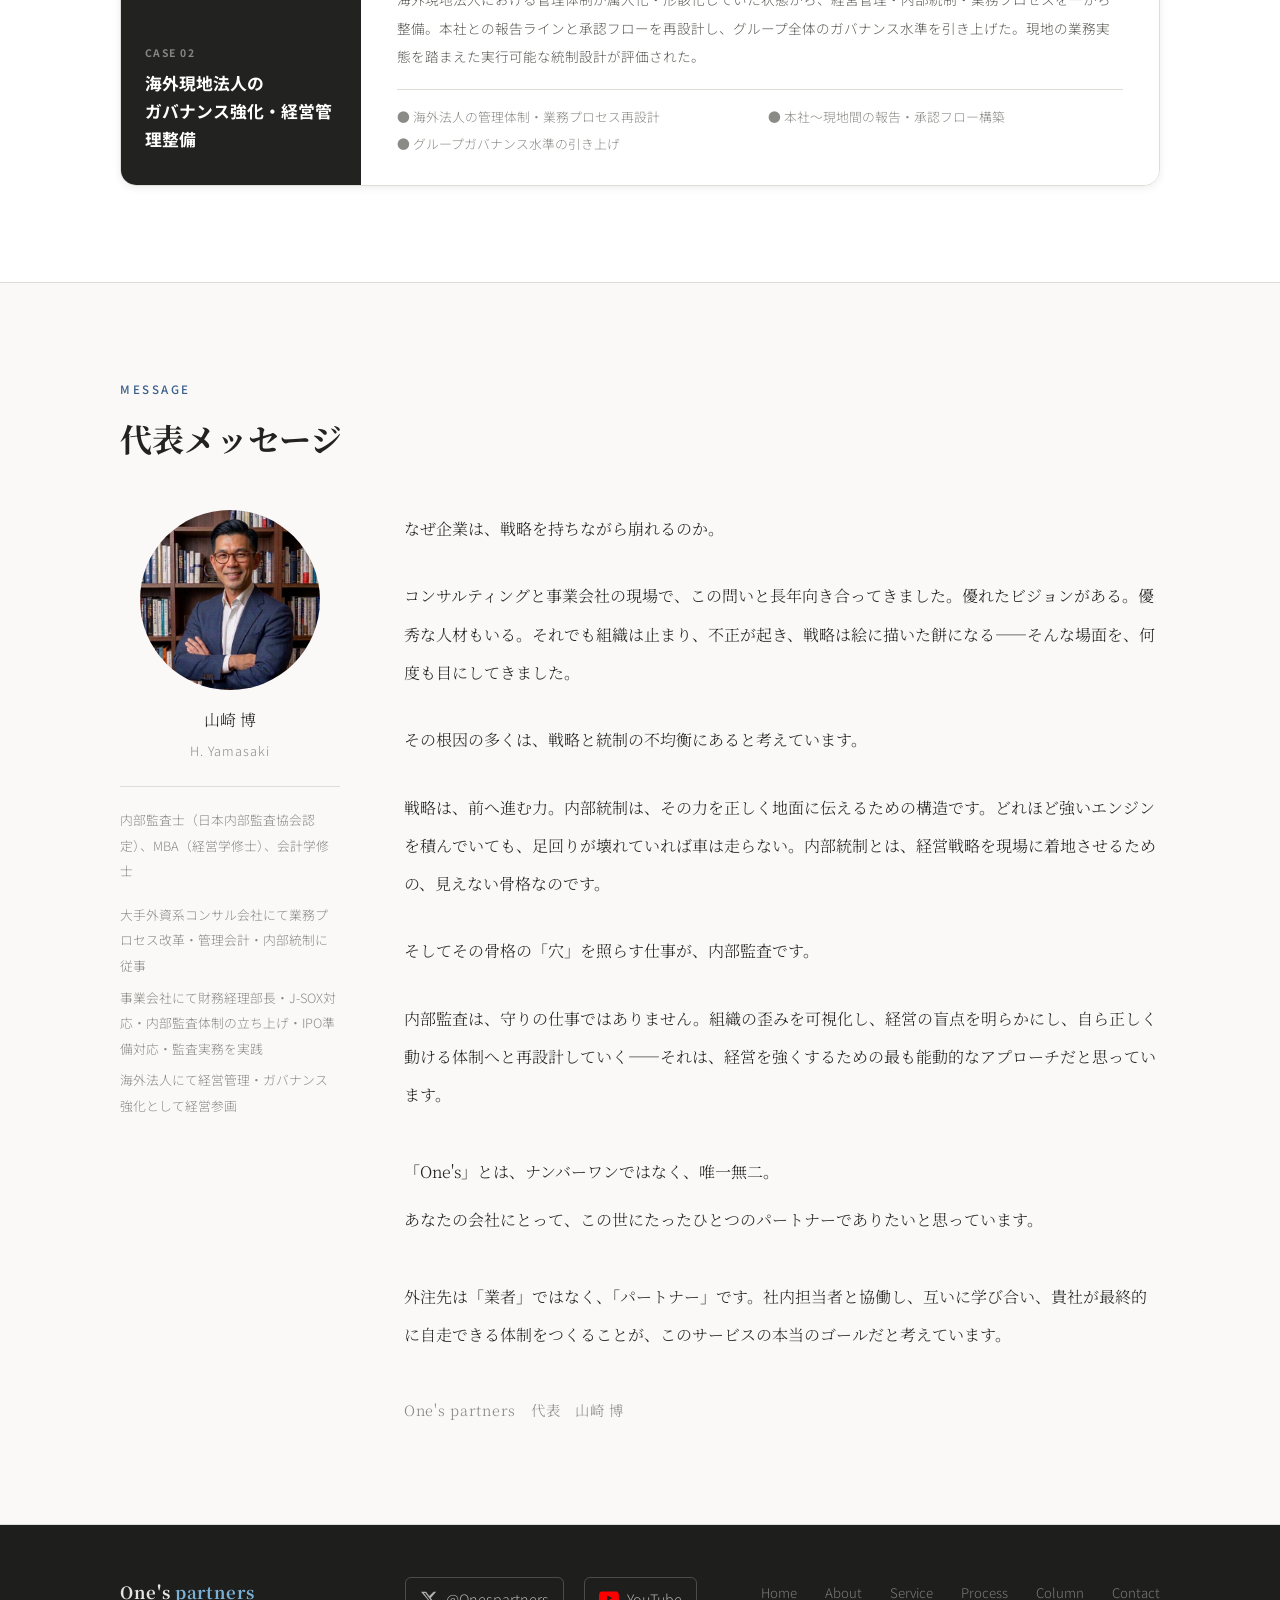
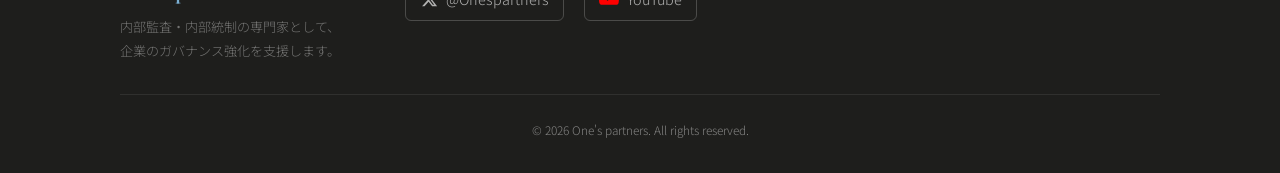
==== commit dfcfffcf: "YouTubeアイコンを赤色に変更 Co-Authored-By: Claude Sonnet 4.6 <noreply@anthropic.com>" ====
--- a/about.html
+++ b/about.html
@@ -171,7 +171,7 @@
           @Onespartners
         </a>
         <a href="https://www.youtube.com/@Onespartners" target="_blank" rel="noopener" style="display:inline-flex; align-items:center; gap:8px; font-size:0.9rem; color:rgba(255,255,255,0.65); text-decoration:none; padding:8px 14px; border:1px solid rgba(255,255,255,0.2); border-radius:6px;">
-          <svg width="20" height="15" viewBox="0 0 24 17" fill="currentColor"><path d="M23.495 2.205a3.02 3.02 0 0 0-2.122-2.136C19.505 0 12 0 12 0S4.495 0 2.627.069a3.02 3.02 0 0 0-2.122 2.136C0 4.069 0 8.035 0 8.035s0 3.966.505 5.83a3.02 3.02 0 0 0 2.122 2.136C4.495 16.07 12 16.07 12 16.07s7.505 0 9.373-.07a3.02 3.02 0 0 0 2.122-2.136C24 12 24 8.035 24 8.035s0-3.966-.505-5.83zM9.545 11.44V4.63l6.272 3.405-6.272 3.404z"/></svg>
+          <svg width="20" height="15" viewBox="0 0 24 17" fill="#FF0000"><path d="M23.495 2.205a3.02 3.02 0 0 0-2.122-2.136C19.505 0 12 0 12 0S4.495 0 2.627.069a3.02 3.02 0 0 0-2.122 2.136C0 4.069 0 8.035 0 8.035s0 3.966.505 5.83a3.02 3.02 0 0 0 2.122 2.136C4.495 16.07 12 16.07 12 16.07s7.505 0 9.373-.07a3.02 3.02 0 0 0 2.122-2.136C24 12 24 8.035 24 8.035s0-3.966-.505-5.83zM9.545 11.44V4.63l6.272 3.405-6.272 3.404z"/></svg>
           YouTube
         </a>
       </div>
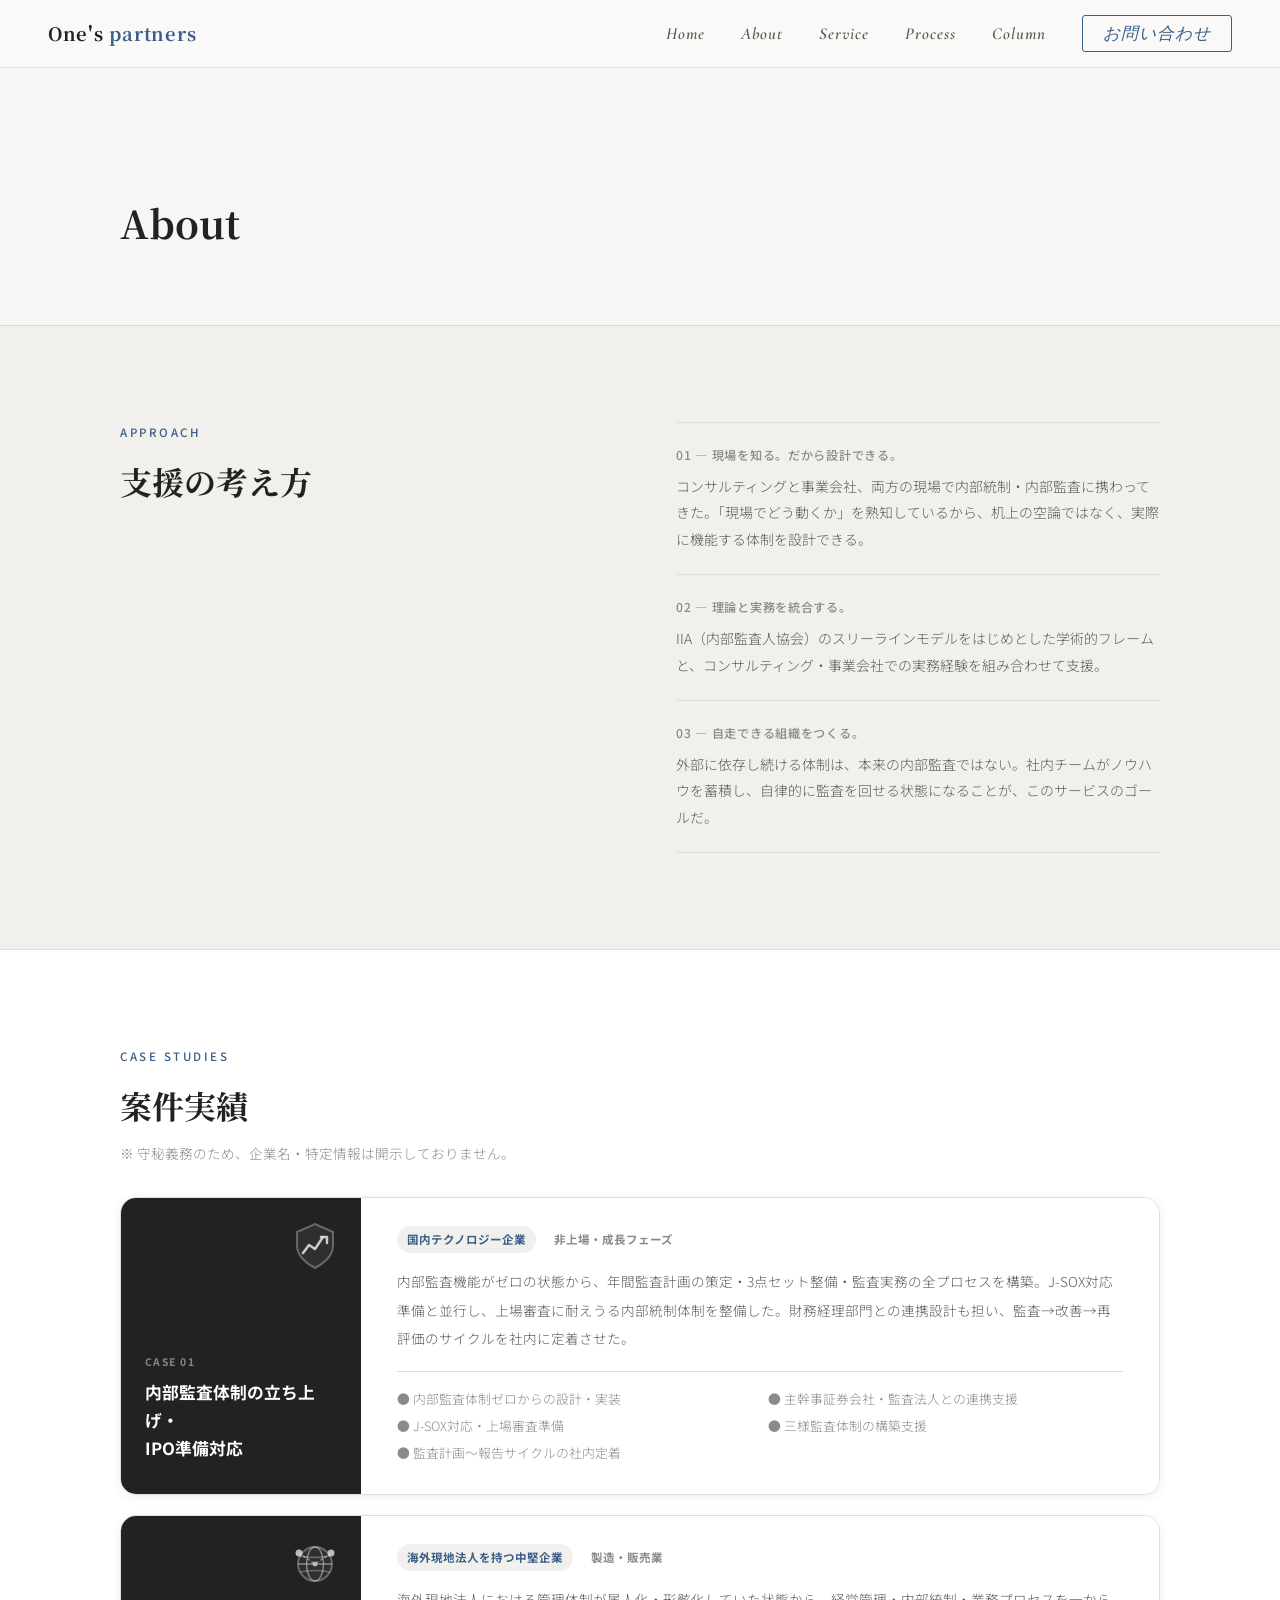
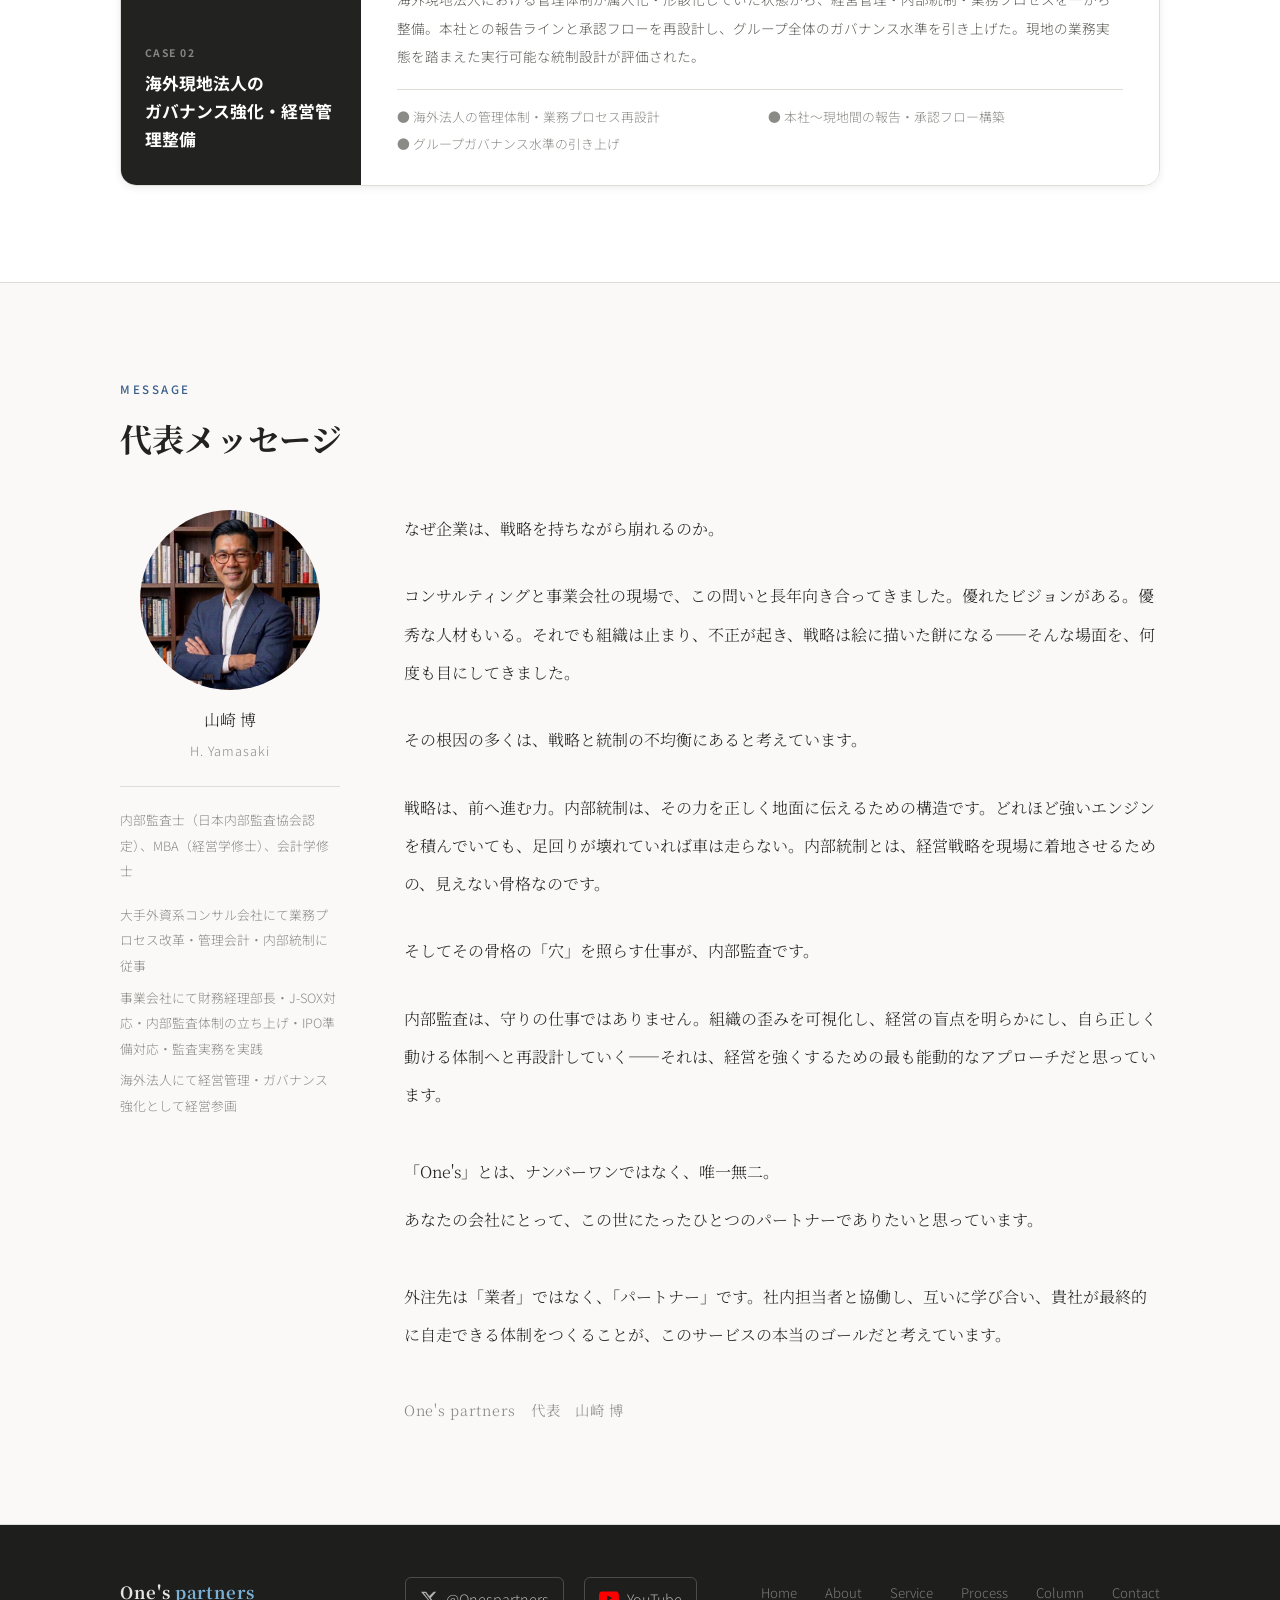
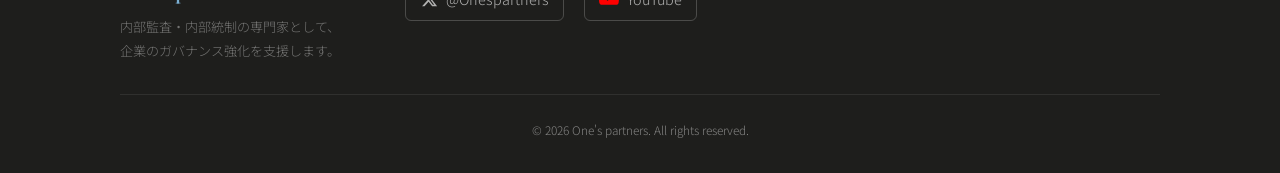
==== commit b90f3833: "fix: 「3つのラインモデル」→「スリーラインモデル」に統一 Co-Authored-By: Claude Sonnet 4.6 <noreply@anthropic.com>" ====
--- a/about.html
+++ b/about.html
@@ -42,7 +42,7 @@
       </div>
       <div class="philosophy-point fade-up d-2">
         <p class="pp-num">02 — 理論と実務を統合する。</p>
-        <p class="pp-text">IIA（内部監査人協会）の「3つのラインモデル」をはじめとした学術的フレームと、コンサルティング・事業会社での実務経験を組み合わせて支援。</p>
+        <p class="pp-text">IIA（内部監査人協会）のスリーラインモデルをはじめとした学術的フレームと、コンサルティング・事業会社での実務経験を組み合わせて支援。</p>
       </div>
       <div class="philosophy-point fade-up d-3">
         <p class="pp-num">03 — 自走できる組織をつくる。</p>
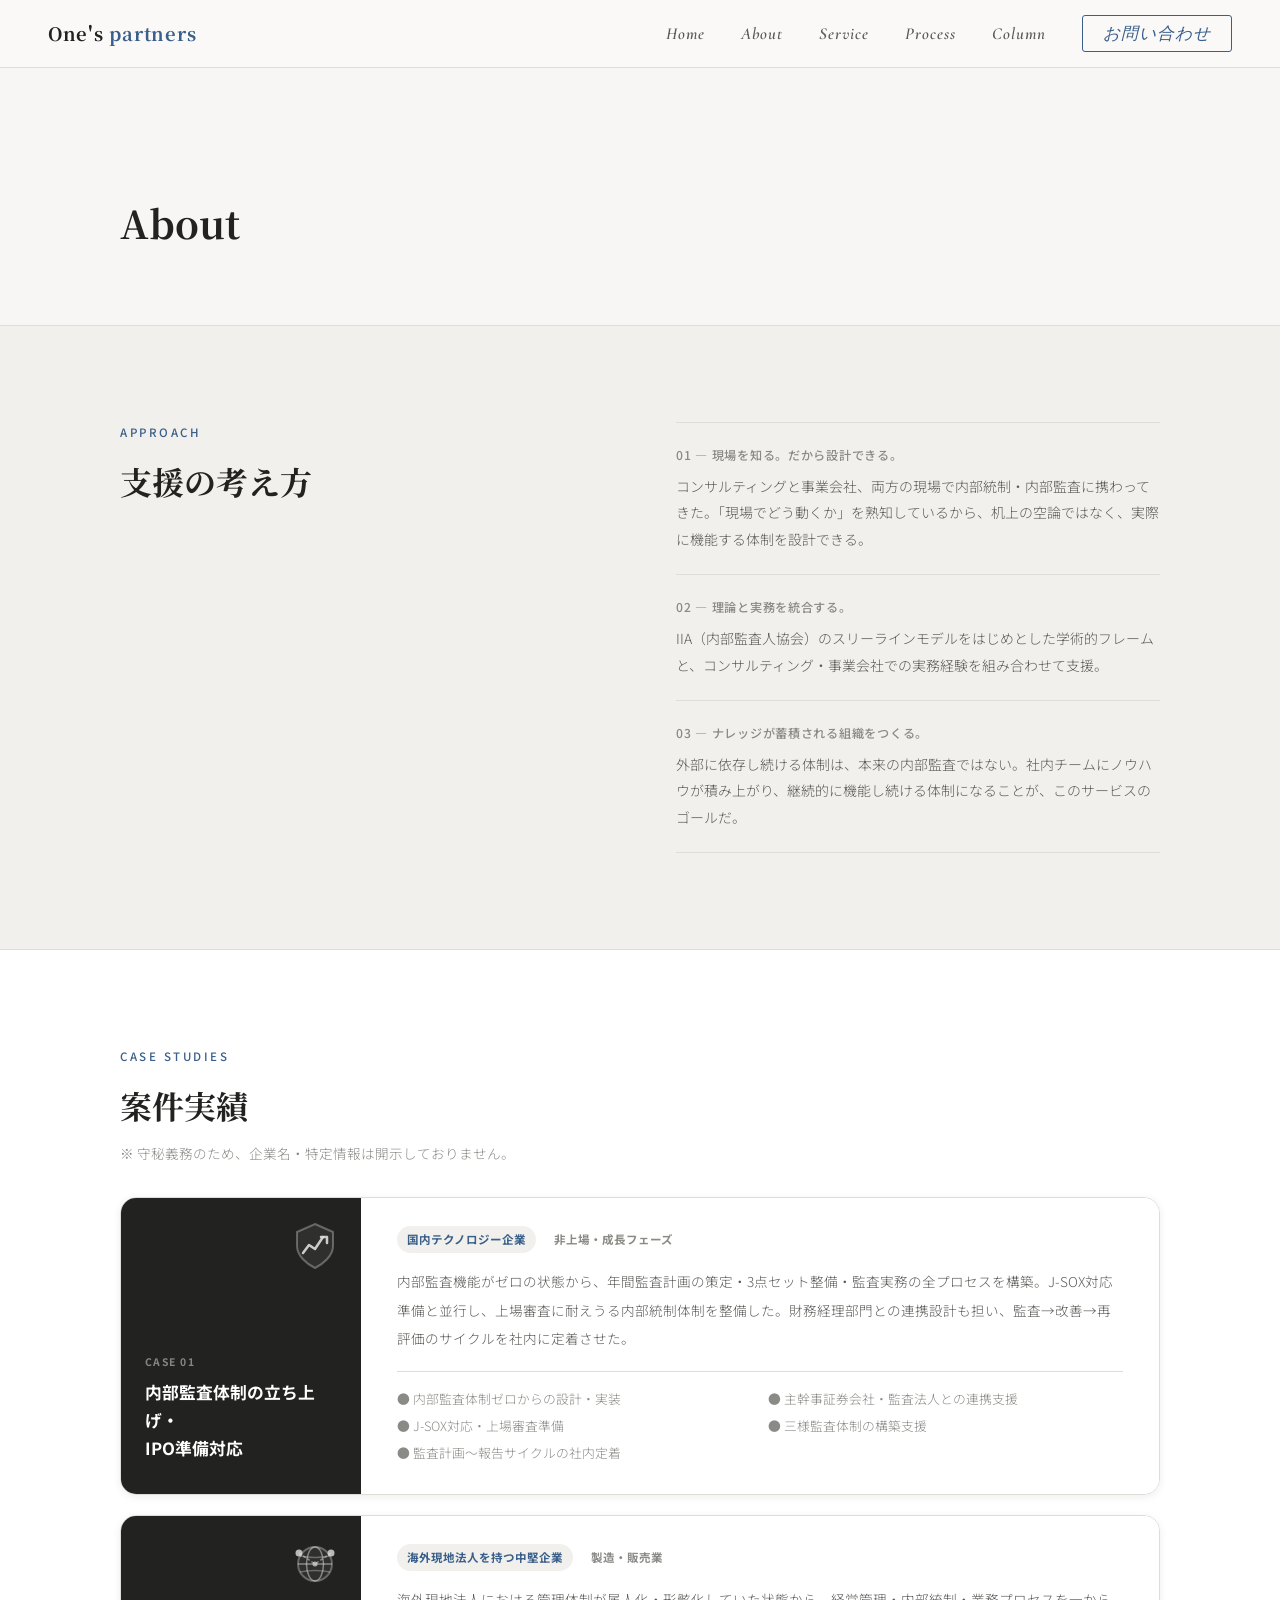
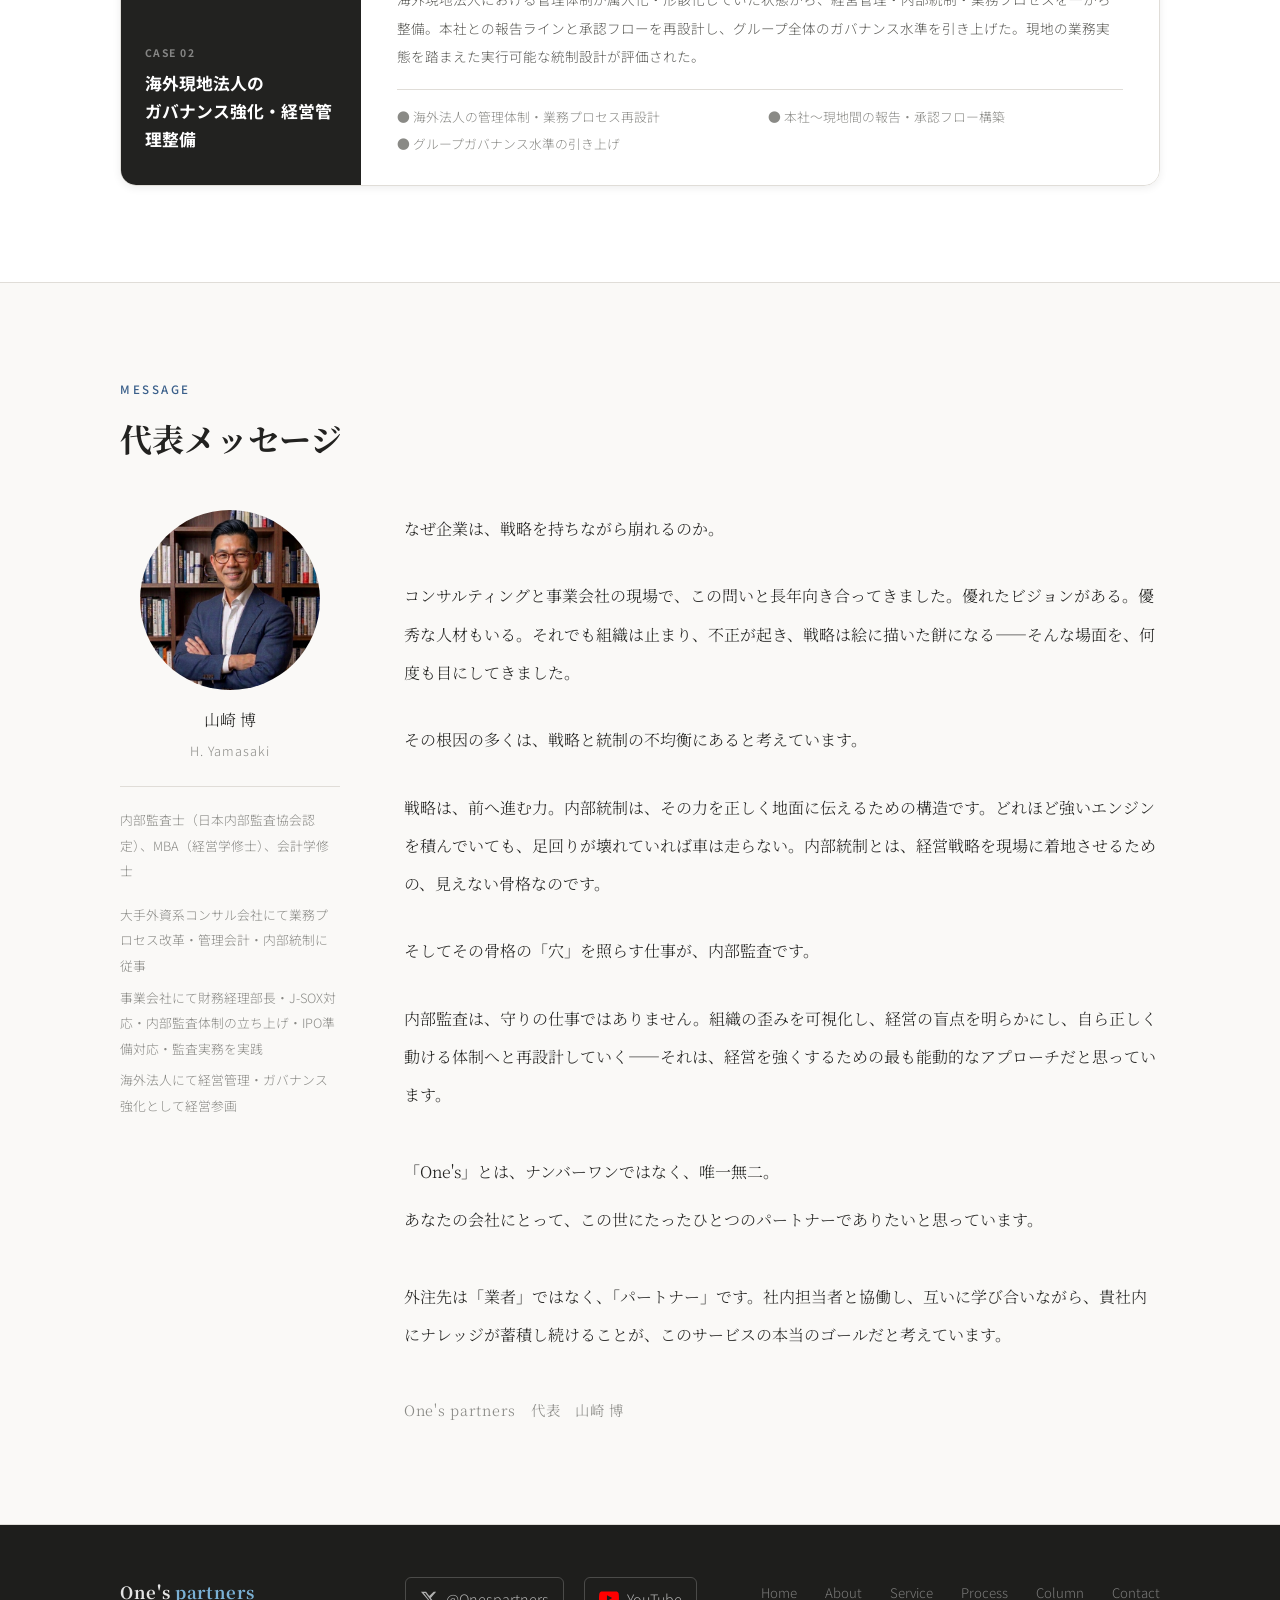
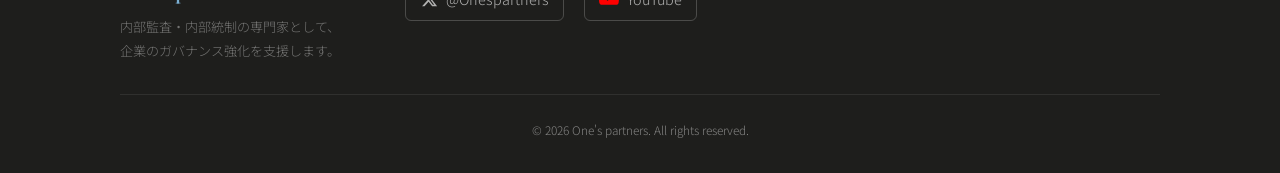
==== commit 5748e607: "fix: 「自走」表現を全廃 → ナレッジ蓄積の表現に統一 Co-Authored-By: Claude Sonnet 4.6 <noreply@anthropic.com>" ====
--- a/about.html
+++ b/about.html
@@ -45,8 +45,8 @@
         <p class="pp-text">IIA（内部監査人協会）のスリーラインモデルをはじめとした学術的フレームと、コンサルティング・事業会社での実務経験を組み合わせて支援。</p>
       </div>
       <div class="philosophy-point fade-up d-3">
-        <p class="pp-num">03 — 自走できる組織をつくる。</p>
-        <p class="pp-text">外部に依存し続ける体制は、本来の内部監査ではない。社内チームがノウハウを蓄積し、自律的に監査を回せる状態になることが、このサービスのゴールだ。</p>
+        <p class="pp-num">03 — ナレッジが蓄積される組織をつくる。</p>
+        <p class="pp-text">外部に依存し続ける体制は、本来の内部監査ではない。社内チームにノウハウが積み上がり、継続的に機能し続ける体制になることが、このサービスのゴールだ。</p>
       </div>
     </div>
   </div>
@@ -151,7 +151,7 @@
         <p style="margin-bottom:2.4em;">内部監査は、守りの仕事ではありません。組織の歪みを可視化し、経営の盲点を明らかにし、自ら正しく動ける体制へと再設計していく——それは、経営を強くするための最も能動的なアプローチだと思っています。</p>
         <p style="margin-bottom:0.6em;">「One's」とは、ナンバーワンではなく、唯一無二。</p>
         <p style="margin-bottom:2.4em;">あなたの会社にとって、この世にたったひとつのパートナーでありたいと思っています。</p>
-        <p style="margin-bottom:2.4em;">外注先は「業者」ではなく、「パートナー」です。社内担当者と協働し、互いに学び合い、貴社が最終的に自走できる体制をつくることが、このサービスの本当のゴールだと考えています。</p>
+        <p style="margin-bottom:2.4em;">外注先は「業者」ではなく、「パートナー」です。社内担当者と協働し、互いに学び合いながら、貴社内にナレッジが蓄積し続けることが、このサービスの本当のゴールだと考えています。</p>
         <p style="font-size:0.9rem; color:var(--text-light); letter-spacing:0.05em;">One's partners　代表　山崎 博</p>
       </div>
     </div>
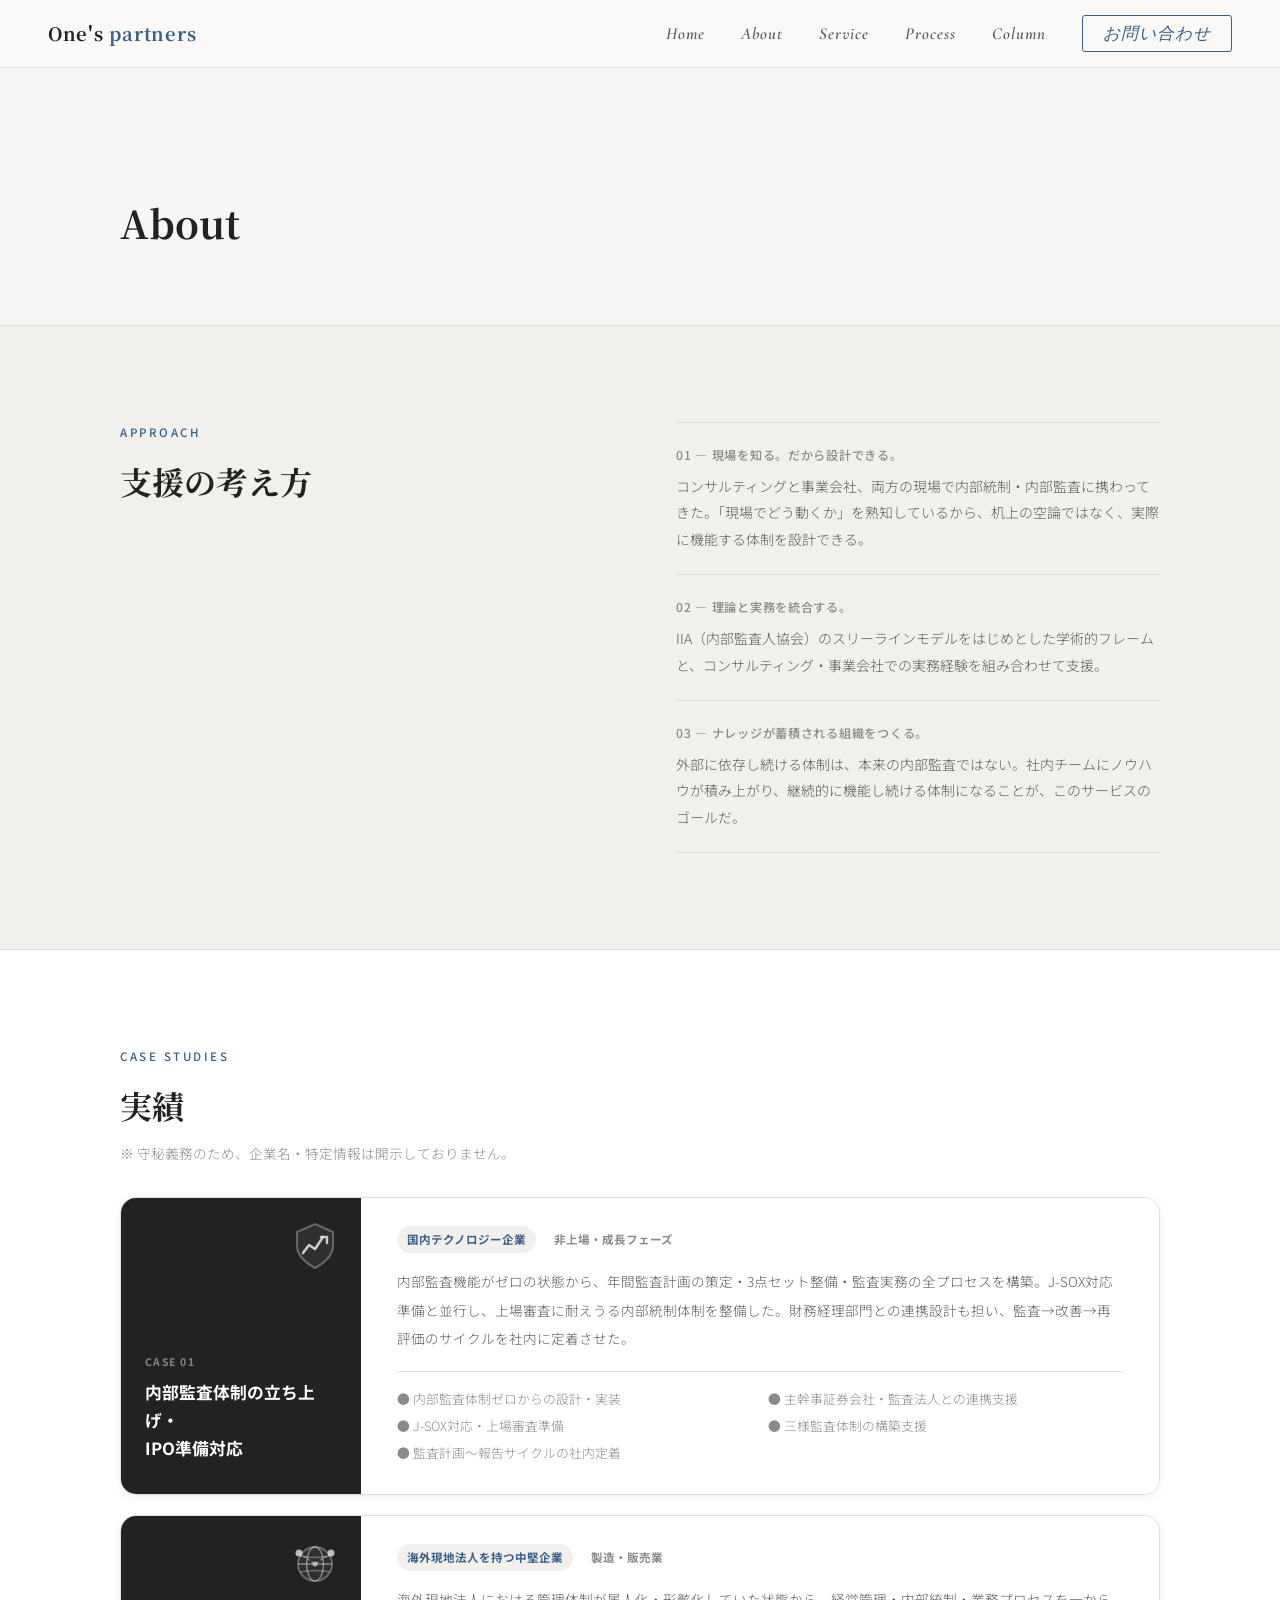
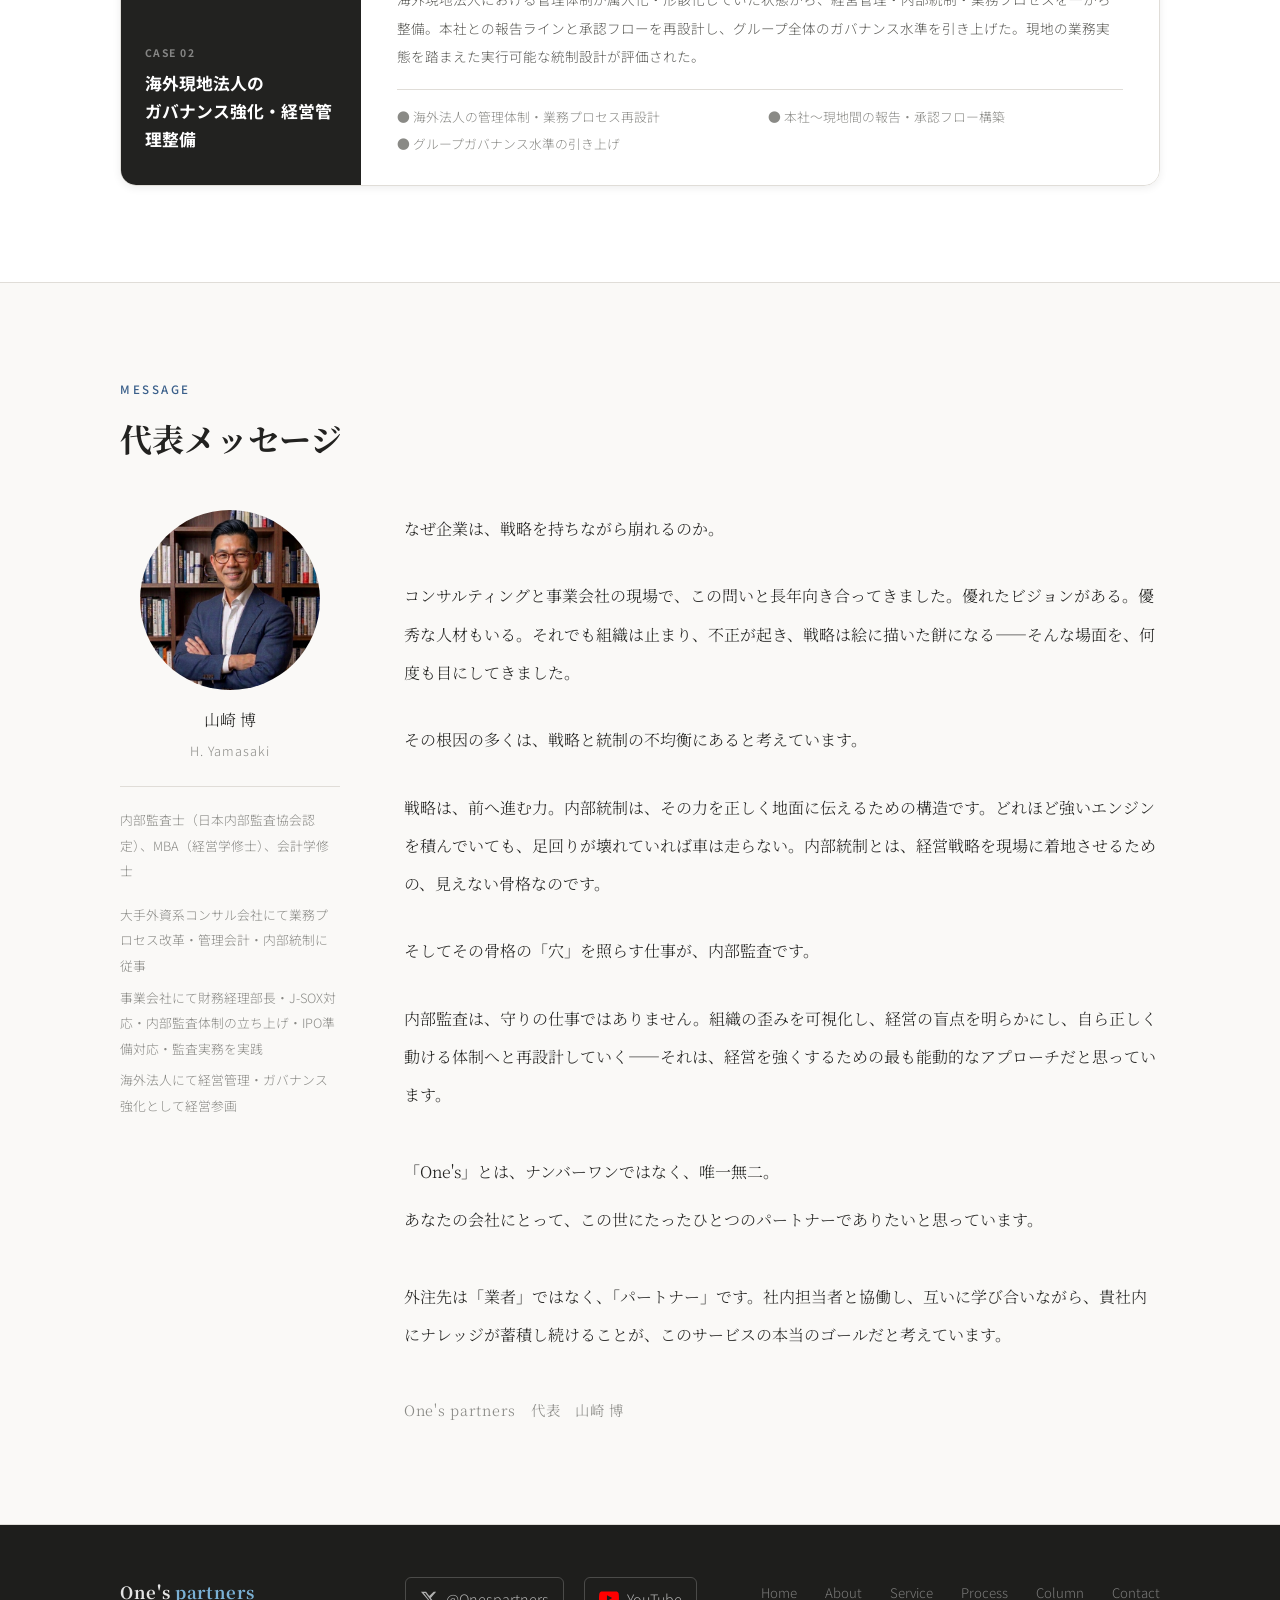
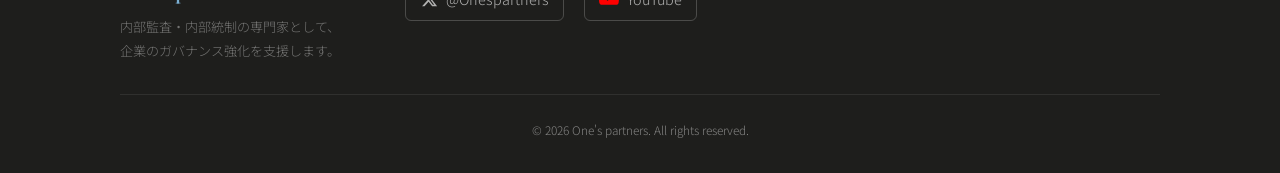
==== commit 0810aa09: "fix: 「案件実績」→「実績」に変更 Co-Authored-By: Claude Sonnet 4.6 <noreply@anthropic.com>" ====
--- a/about.html
+++ b/about.html
@@ -56,7 +56,7 @@
 <section style="background:#fff; border-top:1px solid var(--border);">
   <div class="section-inner">
     <p class="section-eyebrow">Case Studies</p>
-    <h2 class="section-title" style="margin-bottom:12px;">案件実績</h2>
+    <h2 class="section-title" style="margin-bottom:12px;">実績</h2>
     <p style="font-size:0.85rem; color:var(--text-light); margin-bottom:32px;">※ 守秘義務のため、企業名・特定情報は開示しておりません。</p>
     <div style="display:flex; flex-direction:column; gap:20px;">
 
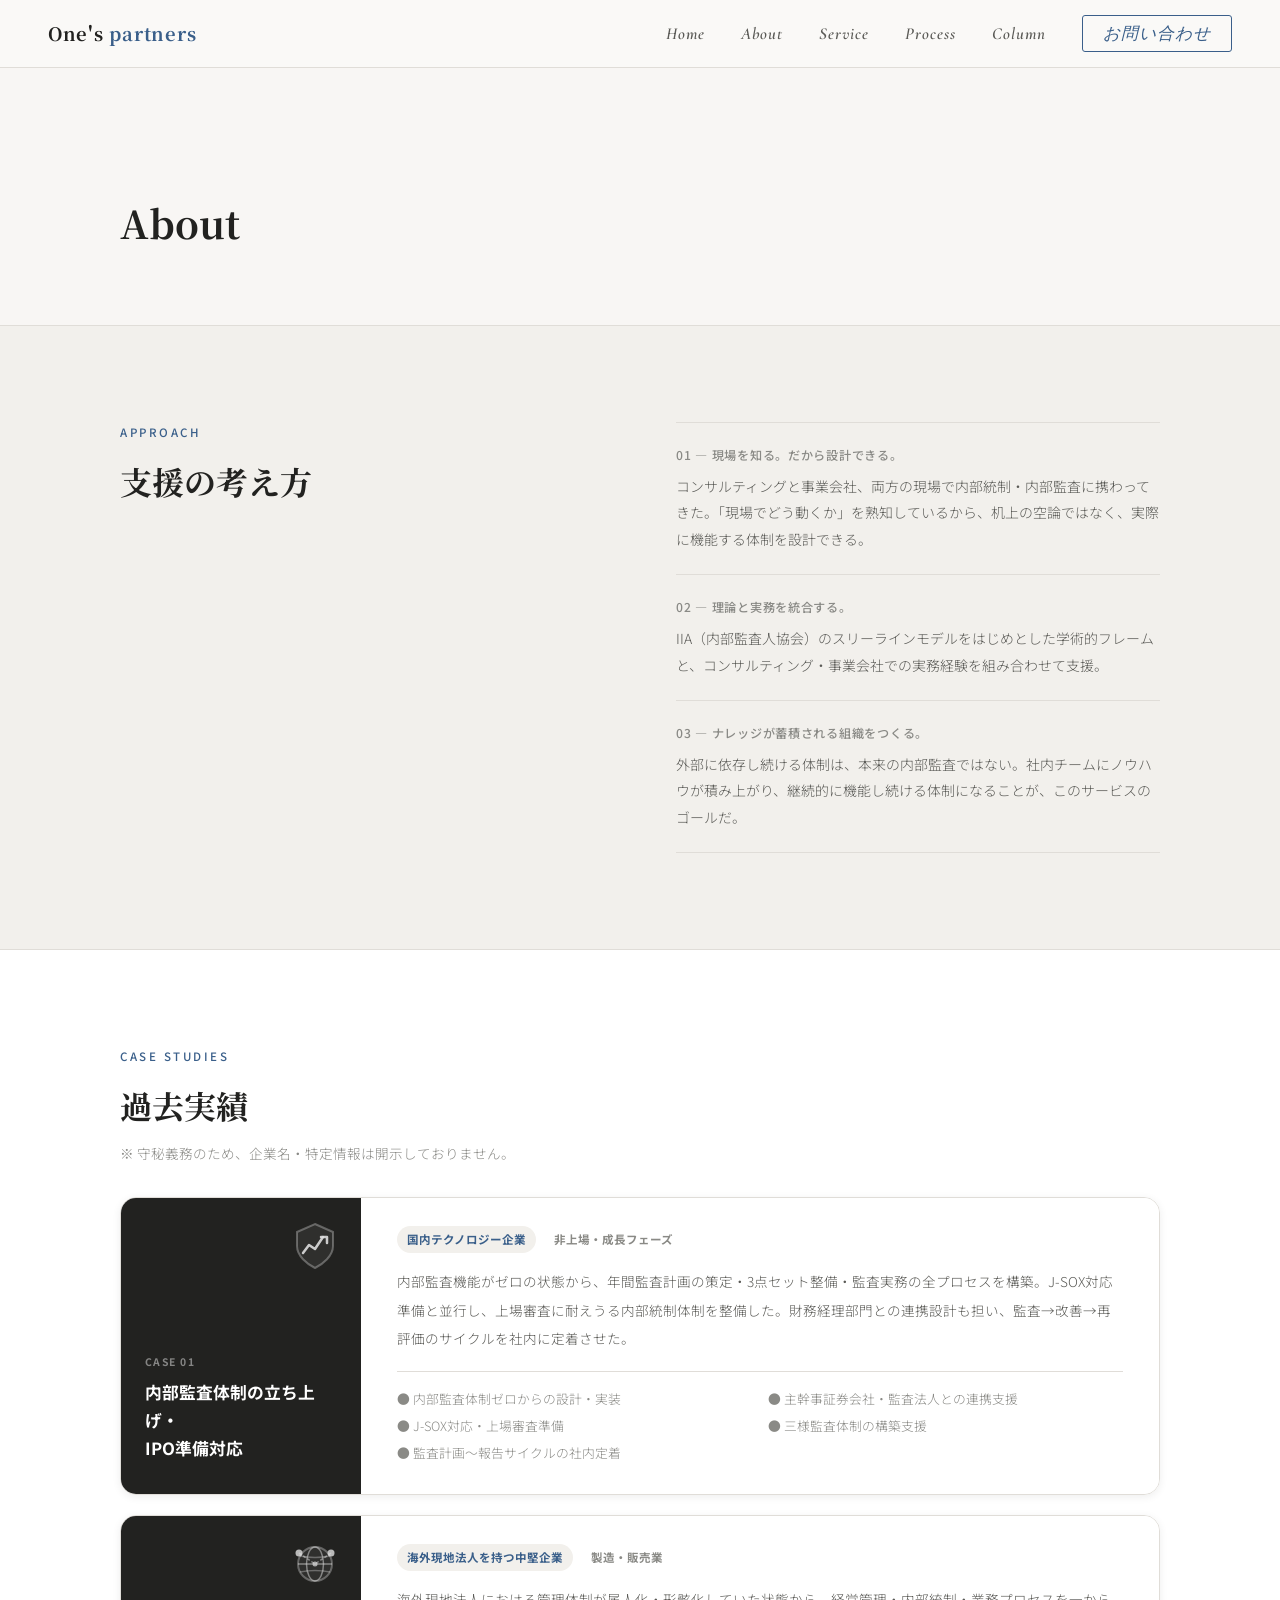
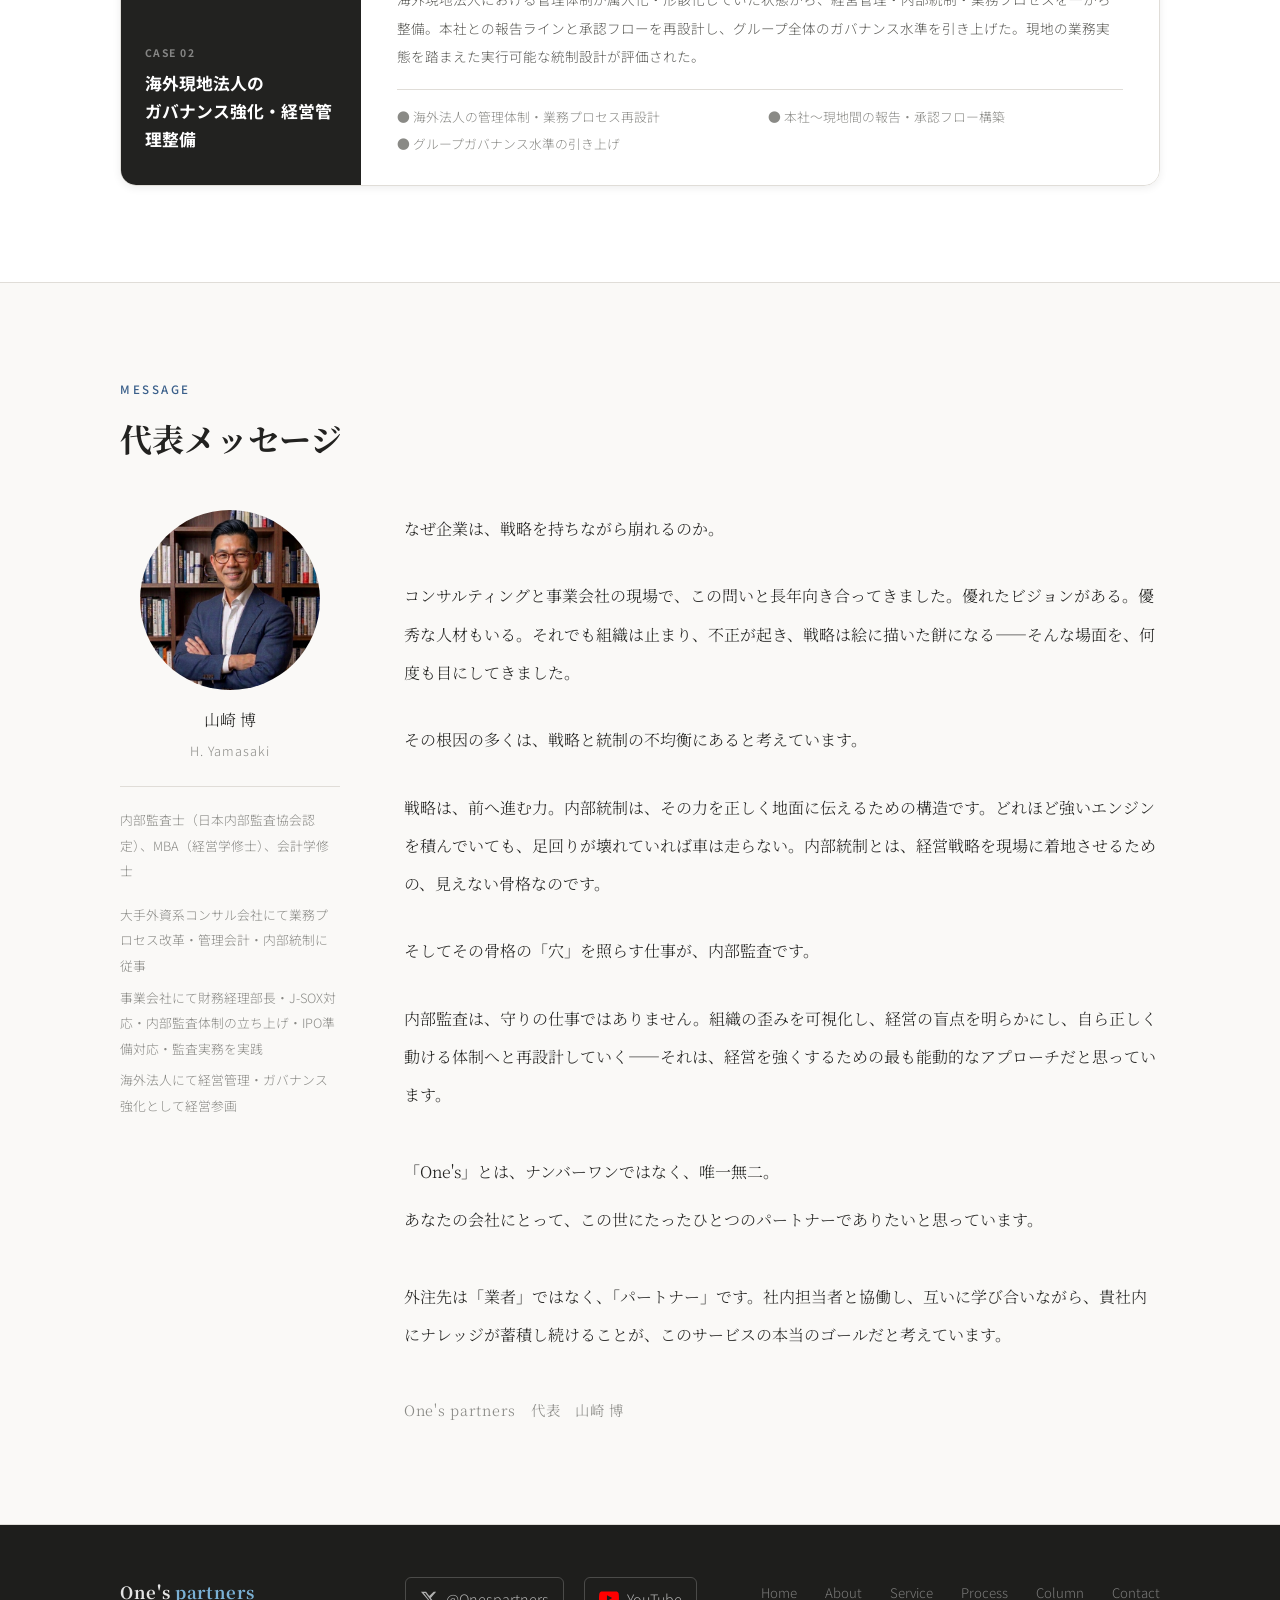
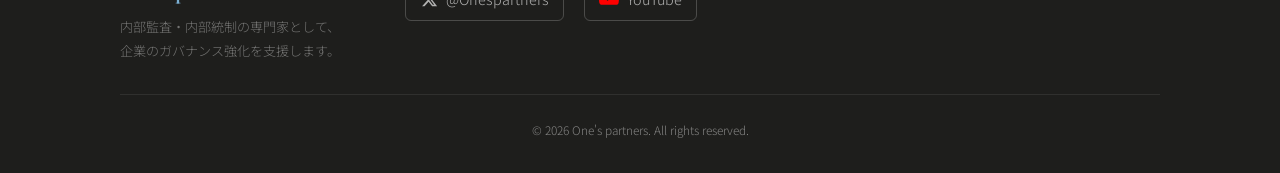
==== commit 9f16ed64: "fix: 「実績」→「過去実績」に変更 Co-Authored-By: Claude Sonnet 4.6 <noreply@anthropic.com>" ====
--- a/about.html
+++ b/about.html
@@ -56,7 +56,7 @@
 <section style="background:#fff; border-top:1px solid var(--border);">
   <div class="section-inner">
     <p class="section-eyebrow">Case Studies</p>
-    <h2 class="section-title" style="margin-bottom:12px;">実績</h2>
+    <h2 class="section-title" style="margin-bottom:12px;">過去実績</h2>
     <p style="font-size:0.85rem; color:var(--text-light); margin-bottom:32px;">※ 守秘義務のため、企業名・特定情報は開示しておりません。</p>
     <div style="display:flex; flex-direction:column; gap:20px;">
 
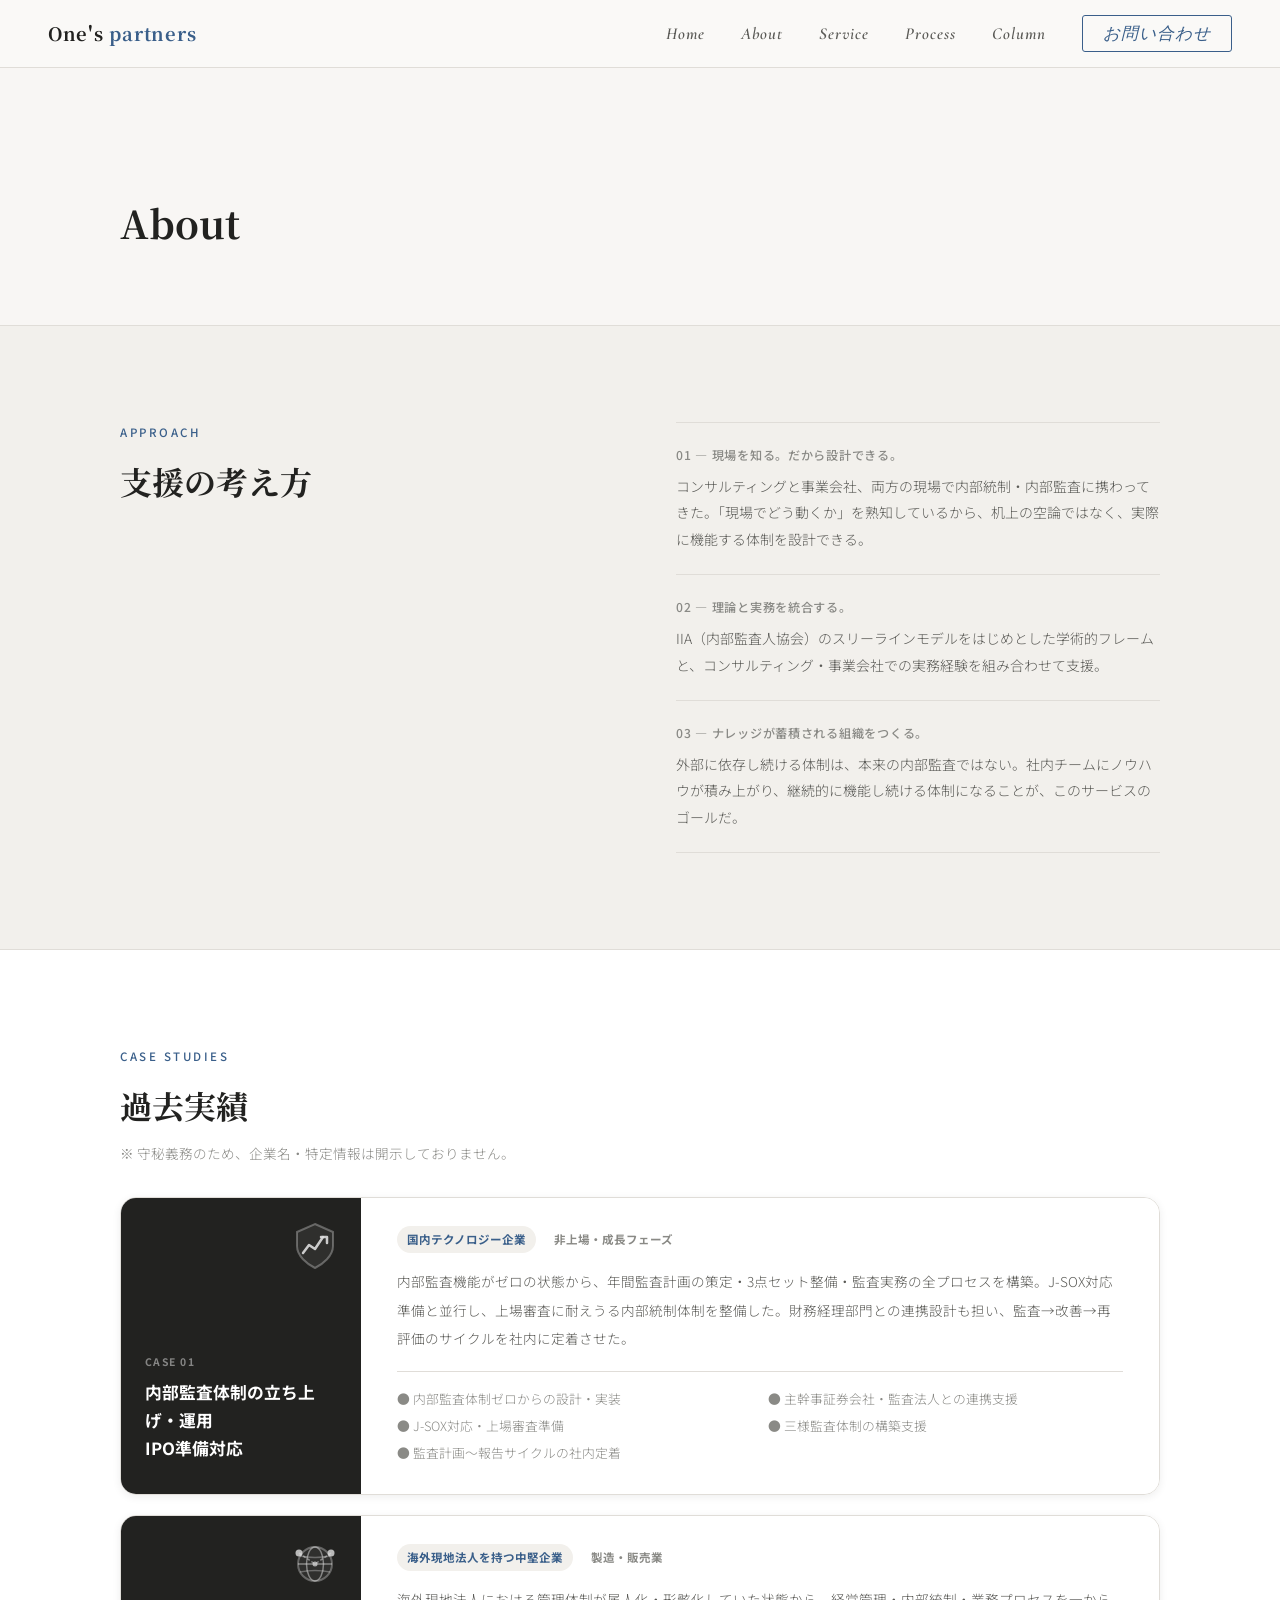
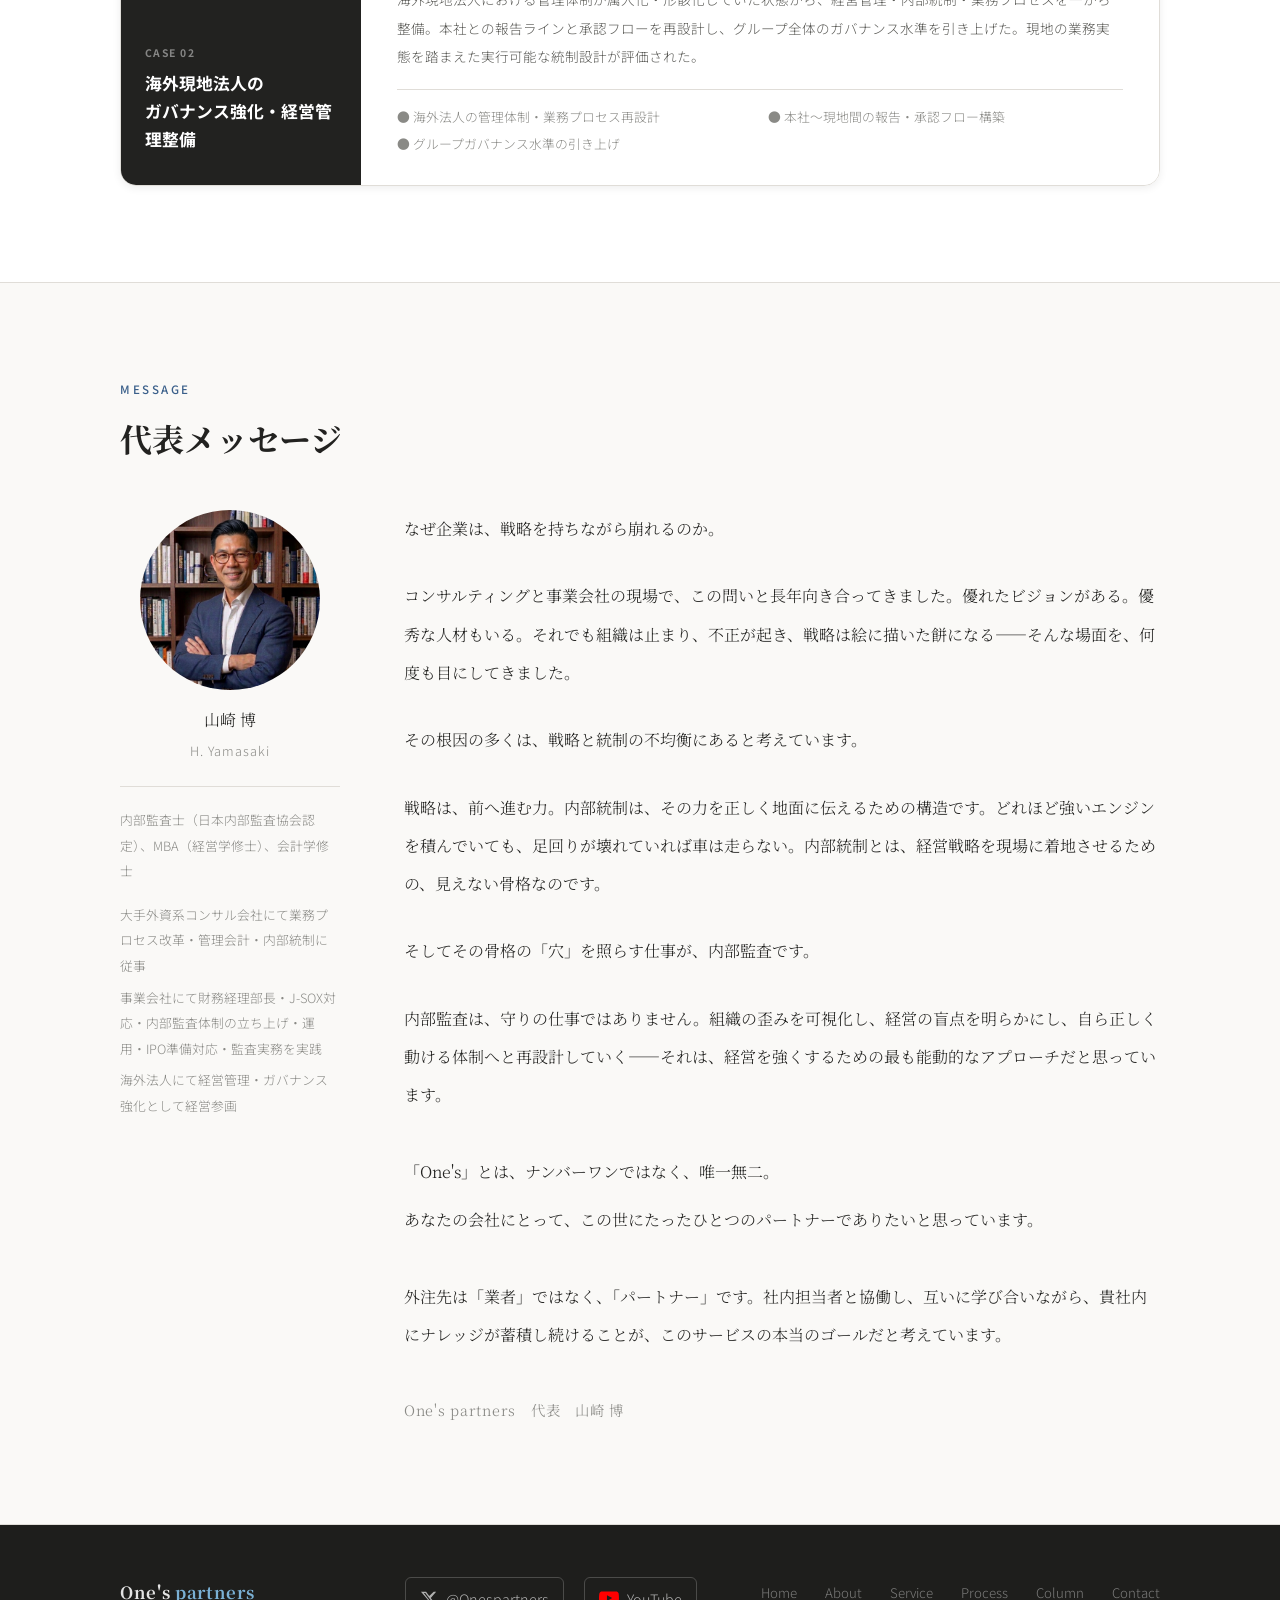
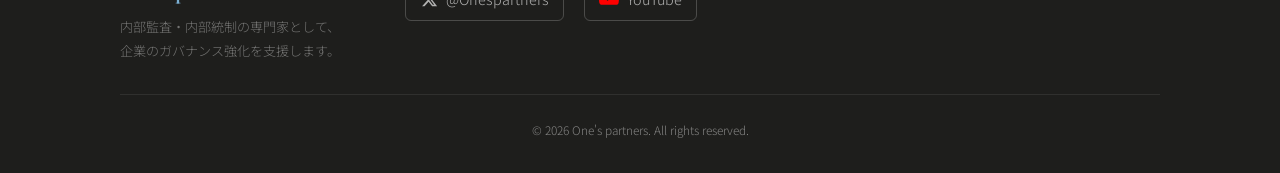
==== commit e0e670c6: "fix: 「内部監査体制の立ち上げ」→「立ち上げ・運用」に修正 Co-Authored-By: Claude Sonnet 4.6 <noreply@anthropic.com>" ====
--- a/about.html
+++ b/about.html
@@ -69,7 +69,7 @@
             <polyline points="34,19 40,19 40,25" stroke="rgba(255,255,255,0.9)" stroke-width="2.5" fill="none" stroke-linecap="round" stroke-linejoin="round"/>
           </svg>
           <p style="font-size:0.65rem; font-weight:700; letter-spacing:0.14em; color:rgba(255,255,255,0.45); margin-bottom:8px;">CASE 01</p>
-          <p style="font-size:1.05rem; font-weight:700; color:#fff; line-height:1.65;">内部監査体制の立ち上げ・<br>IPO準備対応</p>
+          <p style="font-size:1.05rem; font-weight:700; color:#fff; line-height:1.65;">内部監査体制の立ち上げ・運用<br>IPO準備対応</p>
         </div>
         <div style="padding:28px 36px; background:#fff;">
           <div style="display:flex; gap:8px; flex-wrap:wrap; margin-bottom:14px;">
@@ -138,7 +138,7 @@
         <div style="text-align:left; font-size:0.8rem; color:var(--text-light); line-height:2; border-top:1px solid var(--border); padding-top:20px;">
           <p style="margin-bottom:18px;">内部監査士（日本内部監査協会認定）、MBA（経営学修士）、会計学修士</p>
           <p style="margin-bottom:6px;">大手外資系コンサル会社にて業務プロセス改革・管理会計・内部統制に従事</p>
-          <p style="margin-bottom:6px;">事業会社にて財務経理部長・J-SOX対応・内部監査体制の立ち上げ・IPO準備対応・監査実務を実践</p>
+          <p style="margin-bottom:6px;">事業会社にて財務経理部長・J-SOX対応・内部監査体制の立ち上げ・運用・IPO準備対応・監査実務を実践</p>
           <p>海外法人にて経営管理・ガバナンス強化として経営参画</p>
         </div>
       </div>
